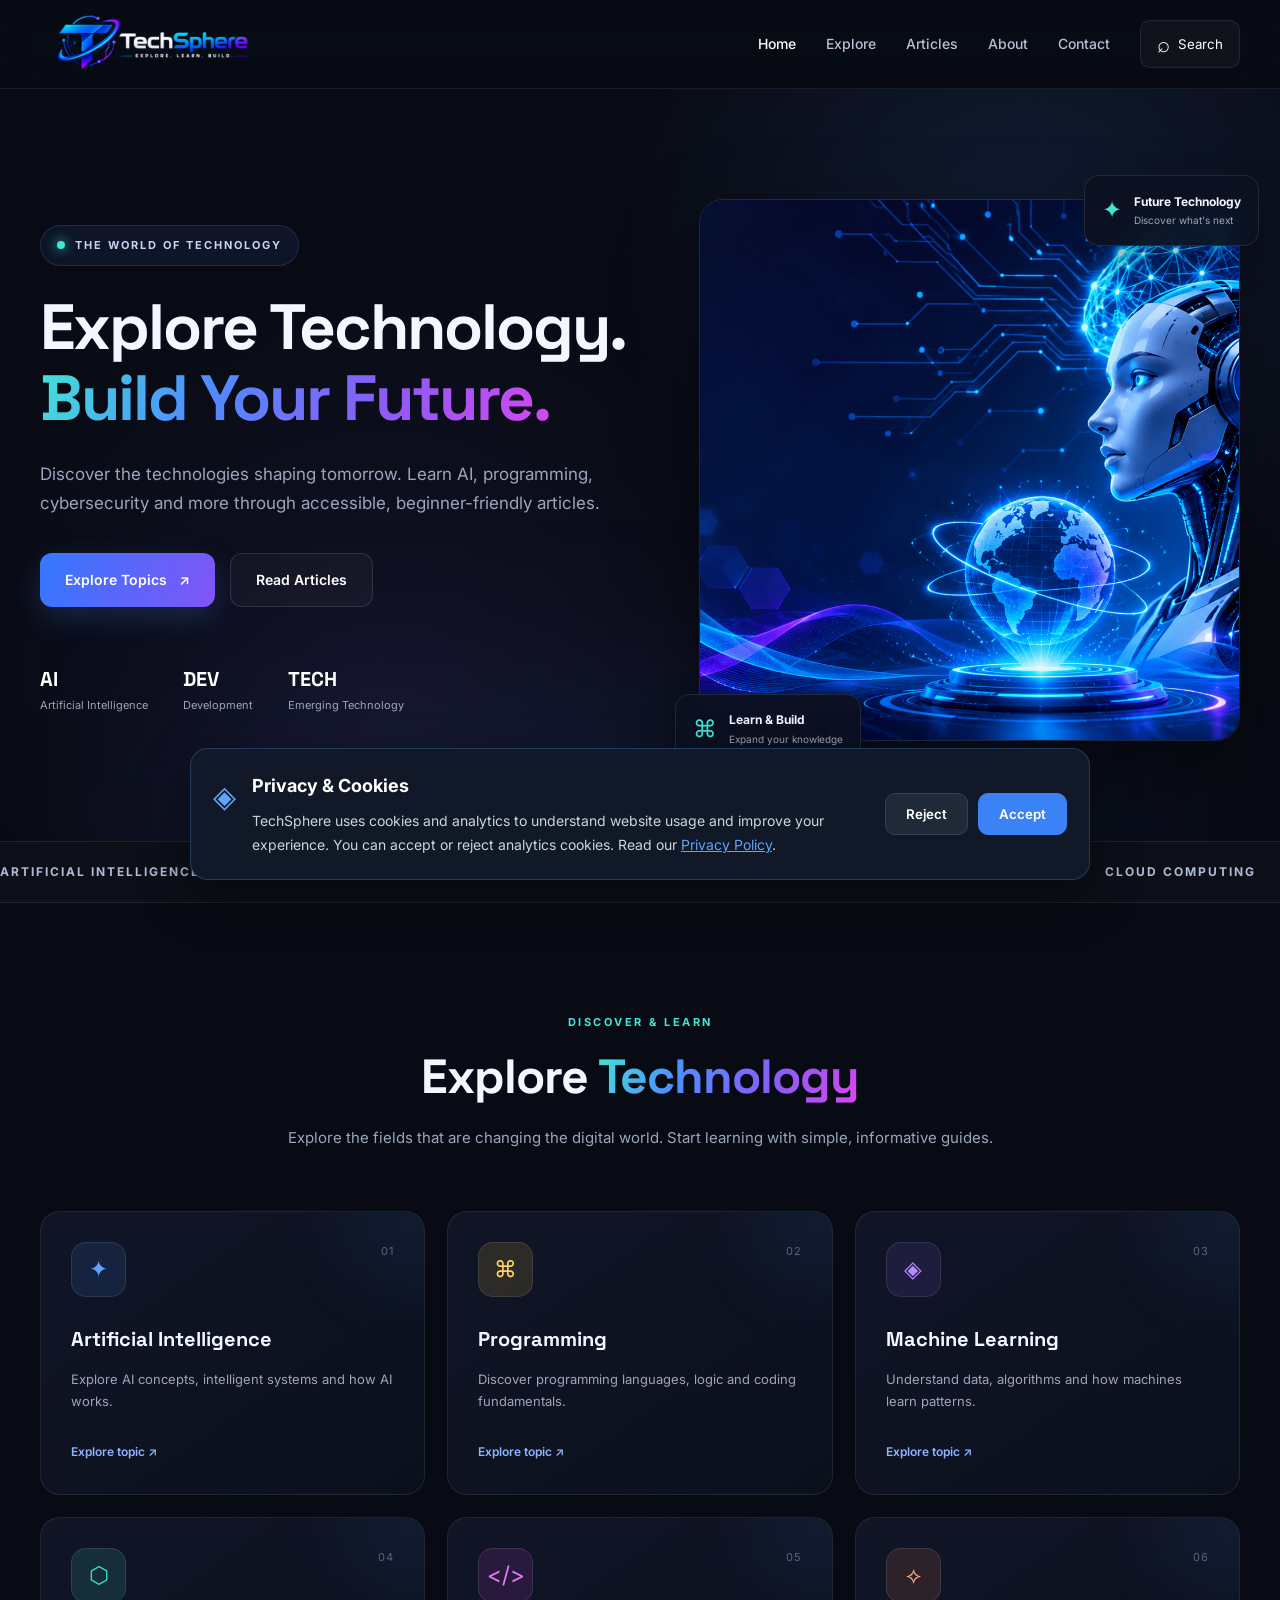
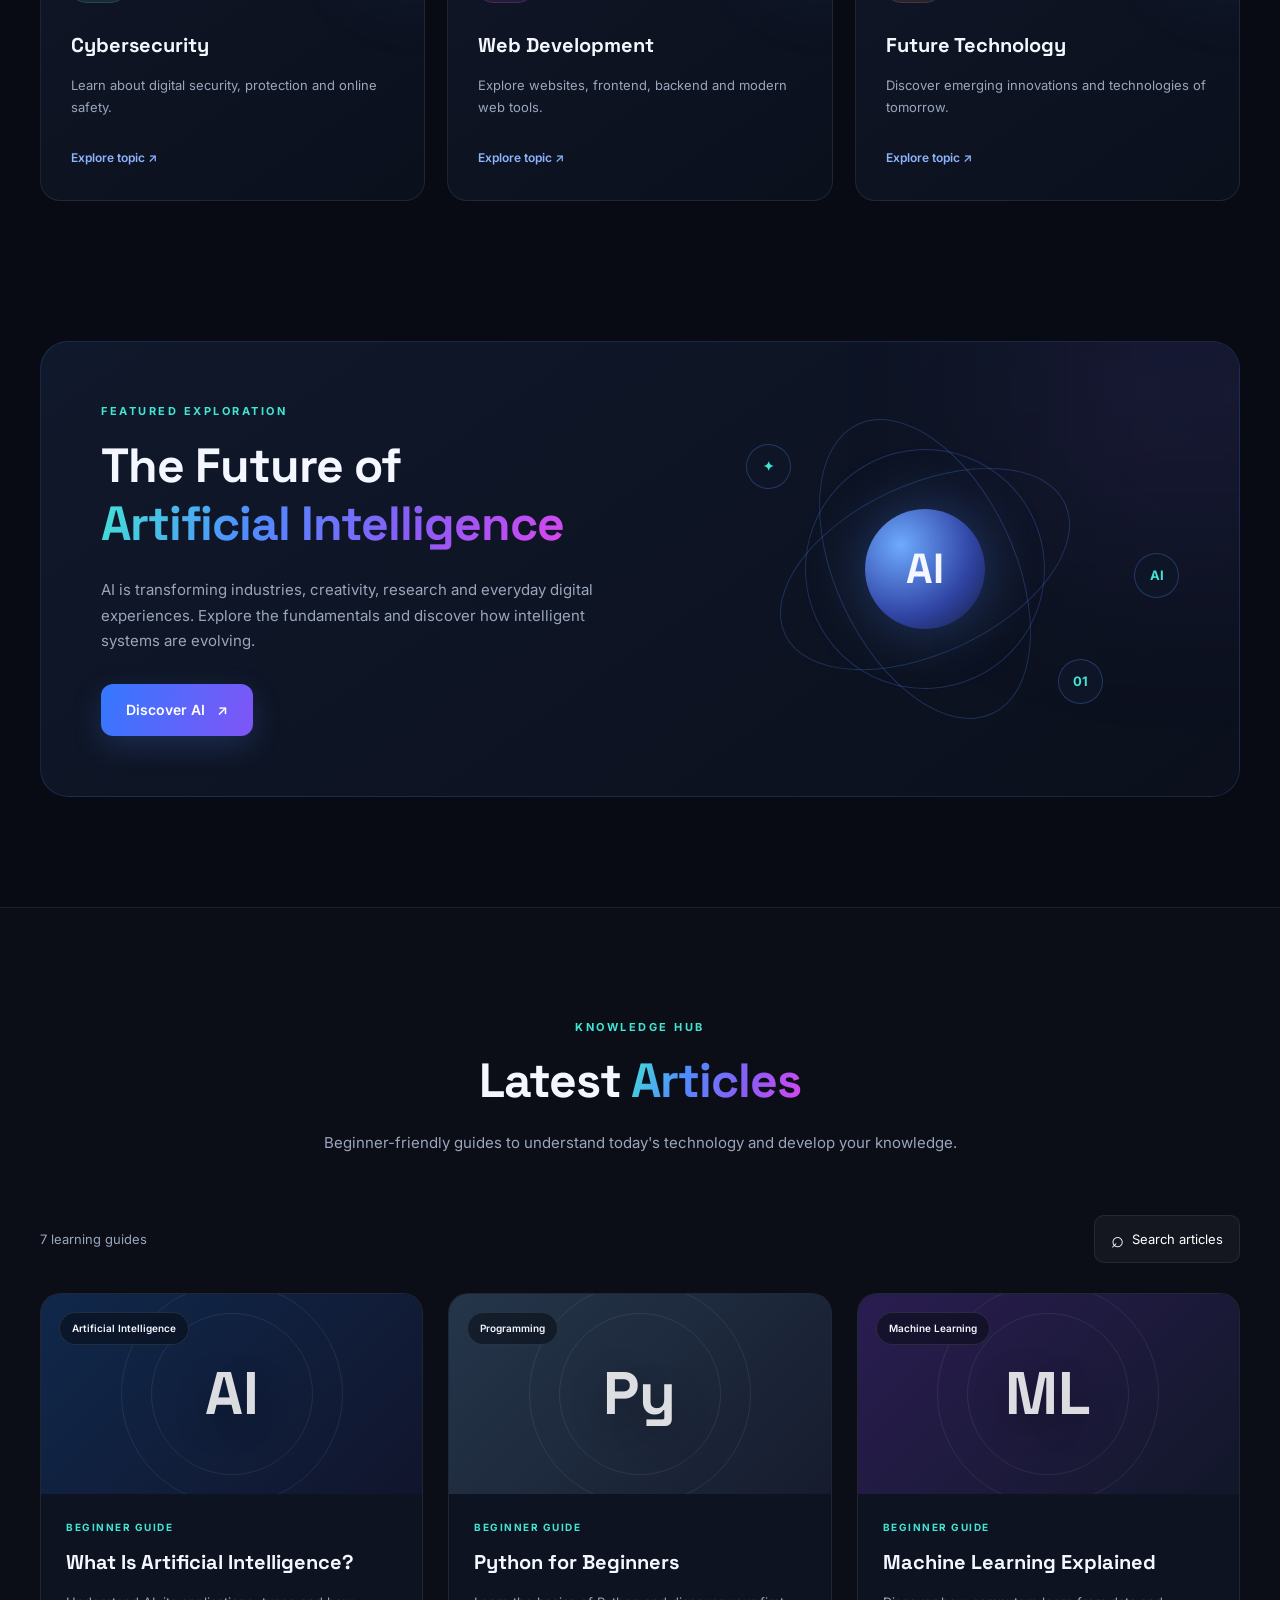
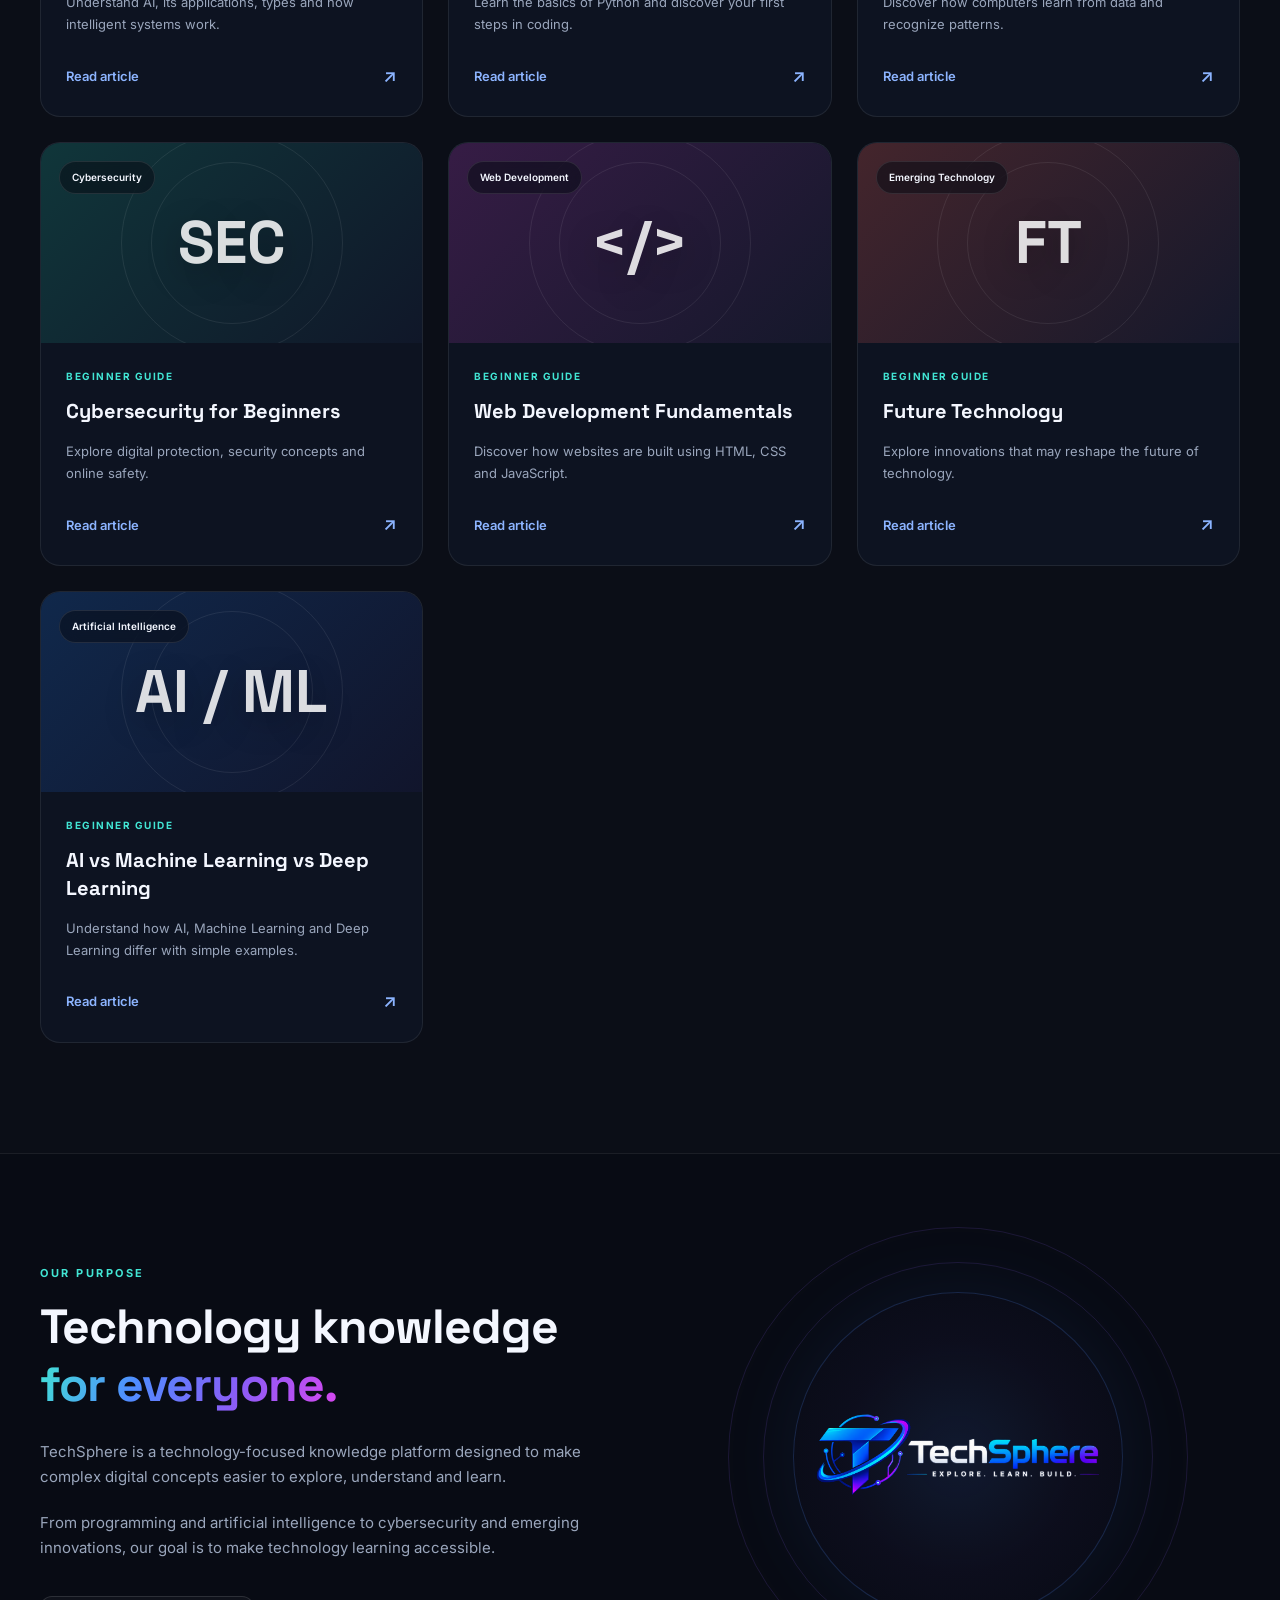
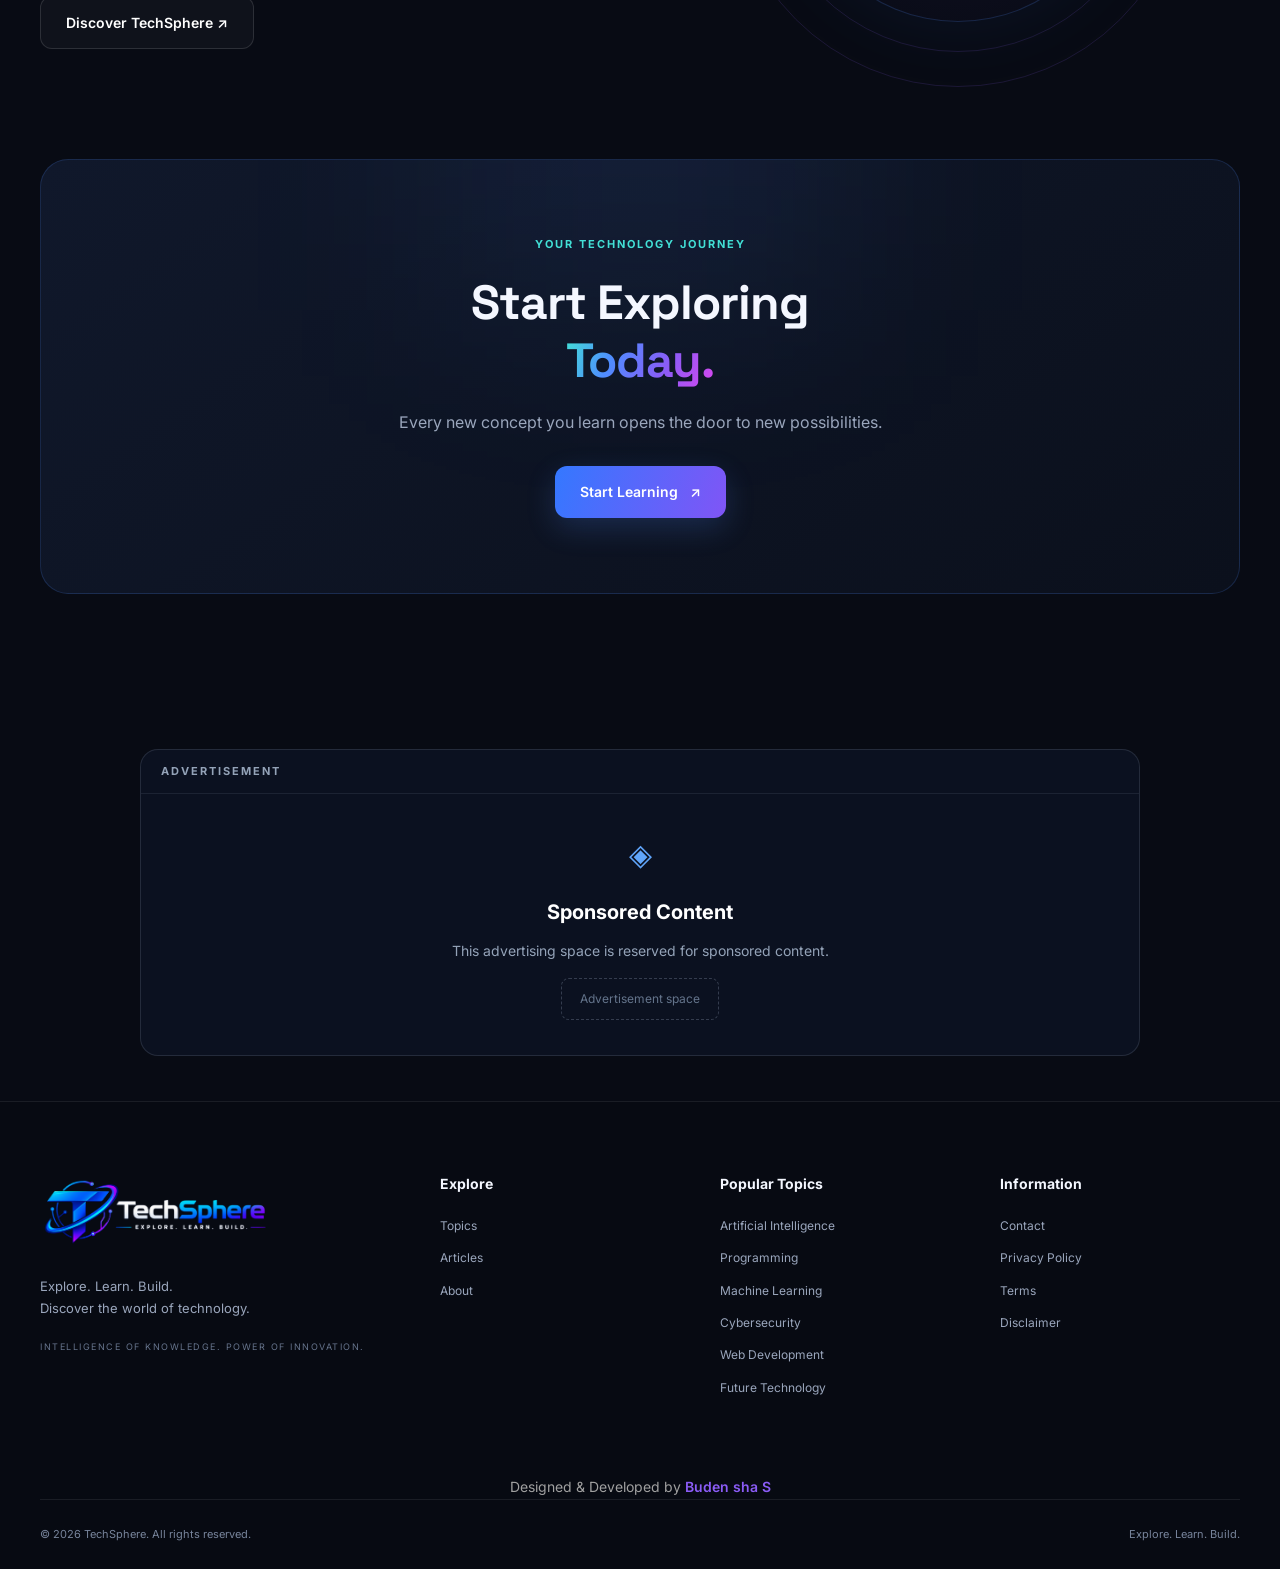
==== index.html @ 81066ce4 "Update index.html" ====
<!DOCTYPE html>
<html lang="en">
<head>
    <meta name="p:domain_verify" content="e876615cf0843c86c5c528d7e956bffb"/>
    <script async src="https://pagead2.googlesyndication.com/pagead/js/adsbygoogle.js?client=ca-pub-5368234455607344"
     crossorigin="anonymous"></script>
    <meta name="google-adsense-account" content="ca-pub-5368234455607344">

    <meta name="msvalidate.01" content="1527539FD7B2A714D423706A129F65E0" />

    <!-- Google Analytics: Consent-controlled -->
    <script>
    (function () {
        const consent = localStorage.getItem('techsphere-cookie-consent');

        if (consent === 'accepted') {
            loadAnalytics();
        }

        function loadAnalytics() {
            if (window.analyticsLoaded) return;
            window.analyticsLoaded = true;

            const script = document.createElement('script');
            script.async = true;
            script.src = 'https://www.googletagmanager.com/gtag/js?id=G-VQDR2KQS33';
            document.head.appendChild(script);

            window.dataLayer = window.dataLayer || [];
            window.gtag = function(){window.dataLayer.push(arguments);};

            window.gtag('js', new Date());
            window.gtag('config', 'G-VQDR2KQS33');
        }

        window.loadTechSphereAnalytics = loadAnalytics;
    })();
    </script>

    <meta charset="UTF-8">
    <meta name="google-site-verification" content="Myxu56m0lqU12DyfqBjUomLxhFnH7XpfR2dkFWCUq1o">
    <meta name="viewport" content="width=device-width, initial-scale=1.0">

    <title>TechSphere | AI, Programming & Technology Guides</title>
    <meta name="description" content="Explore beginner-friendly technology guides on Artificial Intelligence, Python programming, Machine Learning, cybersecurity, web development and emerging technologies.">
    <meta name="author" content="Buden sha S">
    <meta name="robots" content="index, follow">
    <meta name="theme-color" content="#080b14">
    <meta name="keywords" content="TechSphere, technology guides, artificial intelligence, AI, Python programming, machine learning, cybersecurity, web development, technology learning, emerging technology">

    <link rel="canonical" href="https://budenshas.github.io/TechSphere/">

    <meta property="og:type" content="website">
    <meta property="og:title" content="TechSphere | Explore. Learn. Build.">
    <meta property="og:description" content="Discover beginner-friendly guides on AI, programming, cybersecurity, machine learning and emerging technologies.">
    <meta property="og:url" content="https://budenshas.github.io/TechSphere/">
    <meta property="og:site_name" content="TechSphere">
    <meta property="og:locale" content="en_US">

    <meta name="twitter:card" content="summary_large_image">
    <meta name="twitter:title" content="TechSphere | Explore. Learn. Build.">
    <meta name="twitter:description" content="Discover AI, programming, cybersecurity and emerging technology with TechSphere.">

    <link rel="icon" type="image/png" href="logo.png">

    <link rel="preconnect" href="https://fonts.googleapis.com">
    <link rel="preconnect" href="https://fonts.gstatic.com" crossorigin>
    <link href="https://fonts.googleapis.com/css2?family=Inter:wght@400;500;600;700;800&family=Space+Grotesk:wght@400;500;600;700&display=swap" rel="stylesheet">

    <link rel="stylesheet" href="style.css">

    <!-- Cookie Banner CSS -->
    <style>
        .cookie-banner {
            position: fixed;
            bottom: 20px;
            left: 50%;
            transform: translateX(-50%);
            width: min(900px, calc(100% - 30px));
            padding: 22px;
            background: #111827;
            border: 1px solid rgba(96, 165, 250, 0.25);
            border-radius: 18px;
            box-shadow: 0 15px 50px rgba(0, 0, 0, 0.45);
            z-index: 99999;
            display: flex;
            align-items: center;
            justify-content: space-between;
            gap: 24px;
            font-family: 'Inter', sans-serif;
            color: #ffffff;
        }

        .cookie-banner[hidden] {
            display: none !important;
        }

        .cookie-content {
            display: flex;
            align-items: flex-start;
            gap: 16px;
        }

        .cookie-icon {
            color: #60a5fa;
            font-size: 30px;
            flex-shrink: 0;
        }

        .cookie-text h3 {
            margin: 0 0 8px;
            color: #ffffff;
            font-size: 18px;
        }

        .cookie-text p {
            margin: 0;
            color: #cbd5e1;
            font-size: 14px;
            line-height: 1.7;
        }

        .cookie-text a {
            color: #60a5fa;
            text-decoration: underline;
        }

        .cookie-actions {
            display: flex;
            gap: 10px;
            flex-shrink: 0;
        }

        .cookie-btn {
            border: 1px solid #374151;
            border-radius: 10px;
            padding: 12px 20px;
            cursor: pointer;
            font-weight: 600;
            font-family: inherit;
            transition: 0.2s ease;
        }

        .cookie-reject {
            background: #1f2937;
            color: #ffffff;
        }

        .cookie-reject:hover {
            background: #374151;
        }

        .cookie-accept {
            background: #3b82f6;
            color: #ffffff;
            border-color: #3b82f6;
        }

        .cookie-accept:hover {
            background: #2563eb;
        }

        /* Native Advertisement Section */
        .native-banner-section {
            padding: 45px 20px;
            background: transparent;
        }

        .native-ad-container {
            max-width: 1000px;
            margin: 0 auto;
            border: 1px solid rgba(148, 163, 184, 0.18);
            border-radius: 18px;
            overflow: hidden;
            background: #0b1120;
        }

        .native-ad-label {
            padding: 12px 20px;
            font-size: 11px;
            letter-spacing: 2px;
            font-weight: 700;
            color: #94a3b8;
            border-bottom: 1px solid rgba(148, 163, 184, 0.12);
            font-family: 'Inter', sans-serif;
        }

        .native-ad-content {
            padding: 35px 25px;
            text-align: center;
            font-family: 'Inter', sans-serif;
        }

        .native-ad-icon {
            font-size: 30px;
            color: #60a5fa;
            margin-bottom: 15px;
        }

        .native-ad-content h3 {
            color: #ffffff;
            font-size: 20px;
            margin-bottom: 10px;
        }

        .native-ad-content p {
            color: #94a3b8;
            line-height: 1.7;
            font-size: 14px;
        }

        .native-ad-placeholder {
            display: inline-block;
            margin-top: 15px;
            padding: 10px 18px;
            border: 1px dashed rgba(148, 163, 184, 0.3);
            border-radius: 8px;
            color: #64748b;
            font-size: 12px;
        }

        @media (max-width: 600px) {
            .native-banner-section {
                padding: 30px 15px;
            }

            .native-ad-content {
                padding: 25px 15px;
            }
        }

        @media (max-width: 650px) {
            .cookie-banner {
                flex-direction: column;
                align-items: stretch;
                gap: 18px;
                padding: 18px;
                bottom: 12px;
            }

            .cookie-actions {
                width: 100%;
            }

            .cookie-btn {
                flex: 1;
            }
        }
    </style>

    <!-- Website Schema -->
    <script type="application/ld+json">
    {
      "@context": "https://schema.org",
      "@type": "WebSite",
      "name": "TechSphere",
      "url": "https://budenshas.github.io/TechSphere/",
      "description": "Beginner-friendly technology guides covering artificial intelligence, programming, machine learning, cybersecurity, web development and emerging technologies.",
      "inLanguage": "en",
      "publisher": {
        "@type": "Organization",
        "name": "TechSphere",
        "url": "https://budenshas.github.io/TechSphere/"
      }
    }
    </script>

    <!-- Organization Schema -->
    <script type="application/ld+json">
    {
      "@context": "https://schema.org",
      "@type": "Organization",
      "name": "TechSphere",
      "url": "https://budenshas.github.io/TechSphere/",
      "logo": "https://budenshas.github.io/TechSphere/logo.png",
      "description": "A technology-learning platform providing beginner-friendly educational guides."
    }
    </script>

    <!-- WebPage Schema -->
    <script type="application/ld+json">
    {
      "@context": "https://schema.org",
      "@type": "WebPage",
      "name": "TechSphere - Explore. Learn. Build.",
      "url": "https://budenshas.github.io/TechSphere/",
      "description": "Explore beginner-friendly technology guides on AI, Python, machine learning, cybersecurity and web development.",
      "isPartOf": {
        "@type": "WebSite",
        "name": "TechSphere",
        "url": "https://budenshas.github.io/TechSphere/"
      }
    }
    </script>
</head>

<body>

<div id="scroll-progress" aria-hidden="true"></div>

<!-- NAVIGATION -->
<header class="navbar" id="navbar">
    <div class="nav-container">

        <a class="brand-logo" href="index.html" aria-label="TechSphere Home">
            <img src="logo.png" alt="TechSphere logo" width="120" height="120">
        </a>

        <button class="menu-toggle" id="menu-toggle" aria-label="Toggle navigation" aria-expanded="false">
            <span></span>
            <span></span>
            <span></span>
        </button>

        <nav class="nav-menu" id="nav-menu" aria-label="Main navigation">
            <a href="index.html" class="nav-link active">Home</a>
            <a href="#explore" class="nav-link">Explore</a>
            <a href="#articles" class="nav-link">Articles</a>
            <a href="about.html" class="nav-link">About</a>
            <a href="contact.html" class="nav-link">Contact</a>

            <button class="nav-search" id="open-search" aria-label="Search articles">
                <span aria-hidden="true">⌕</span> Search
            </button>
        </nav>

    </div>
</header>

<main>

<!-- HERO -->
<section class="hero" id="home">
    <div class="hero-background" aria-hidden="true"></div>
    <div class="hero-grid" aria-hidden="true"></div>

    <div class="hero-container">

        <div class="hero-content reveal">

            <div class="hero-badge">
                <span class="status-dot"></span>
                THE WORLD OF TECHNOLOGY
            </div>

            <h1>
                Explore Technology.<br>
                <span class="gradient-text">Build Your Future.</span>
            </h1>

            <p class="hero-description">
                Discover the technologies shaping tomorrow.
                Learn AI, programming, cybersecurity and more
                through accessible, beginner-friendly articles.
            </p>

            <div class="hero-buttons">
                <a href="#explore" class="btn btn-primary">
                    Explore Topics <span aria-hidden="true">↗</span>
                </a>

                <a href="#articles" class="btn btn-secondary">
                    Read Articles
                </a>
            </div>

            <div class="hero-stats">
                <div class="stat">
                    <span class="stat-number">AI</span>
                    <span class="stat-label">Artificial Intelligence</span>
                </div>

                <div class="stat">
                    <span class="stat-number">DEV</span>
                    <span class="stat-label">Development</span>
                </div>

                <div class="stat">
                    <span class="stat-number">TECH</span>
                    <span class="stat-label">Emerging Technology</span>
                </div>
            </div>

        </div>

        <div class="hero-visual reveal">
            <div class="hero-image-frame">
                <img src="hero-tech.png" alt="Futuristic technology illustration representing digital innovation" fetchpriority="high">
                <div class="image-overlay" aria-hidden="true"></div>

                <div class="floating-card floating-card-top">
                    <span class="floating-icon" aria-hidden="true">✦</span>
                    <div>
                        <strong>Future Technology</strong>
                        <small>Discover what's next</small>
                    </div>
                </div>

                <div class="floating-card floating-card-bottom">
                    <span class="floating-icon" aria-hidden="true">⌘</span>
                    <div>
                        <strong>Learn &amp; Build</strong>
                        <small>Expand your knowledge</small>
                    </div>
                </div>
            </div>
        </div>

    </div>
    <div class="hero-bottom-glow" aria-hidden="true"></div>
</section>

<!-- TECHNOLOGY TICKER -->
<section class="ticker-section" aria-label="Technology topics">
    <div class="ticker-track">

        <div class="ticker-content">
            <span>ARTIFICIAL INTELLIGENCE</span><span class="ticker-symbol" aria-hidden="true">✦</span>
            <span>CYBERSECURITY</span><span class="ticker-symbol" aria-hidden="true">✦</span>
            <span>PYTHON</span><span class="ticker-symbol" aria-hidden="true">✦</span>
            <span>MACHINE LEARNING</span><span class="ticker-symbol" aria-hidden="true">✦</span>
            <span>WEB DEVELOPMENT</span><span class="ticker-symbol" aria-hidden="true">✦</span>
            <span>CLOUD COMPUTING</span><span class="ticker-symbol" aria-hidden="true">✦</span>
        </div>

        <div class="ticker-content" aria-hidden="true">
            <span>ARTIFICIAL INTELLIGENCE</span><span class="ticker-symbol">✦</span>
            <span>CYBERSECURITY</span><span class="ticker-symbol">✦</span>
            <span>PYTHON</span><span class="ticker-symbol">✦</span>
            <span>MACHINE LEARNING</span><span class="ticker-symbol">✦</span>
            <span>WEB DEVELOPMENT</span><span class="ticker-symbol">✦</span>
            <span>CLOUD COMPUTING</span><span class="ticker-symbol">✦</span>
        </div>

    </div>
</section>

<!-- EXPLORE TOPICS -->
<section class="section explore-section" id="explore">
    <div class="section-container">

        <div class="section-heading reveal">
            <div class="section-label">DISCOVER &amp; LEARN</div>

            <h2>Explore <span class="gradient-text">Technology</span></h2>

            <p>
                Explore the fields that are changing the digital world.
                Start learning with simple, informative guides.
            </p>
        </div>

        <div class="topics-grid">

            <a href="what-is-ai.html" class="topic-card reveal">
                <div class="topic-icon icon-ai" aria-hidden="true">✦</div>
                <div class="topic-number">01</div>
                <h3>Artificial Intelligence</h3>
                <p>Explore AI concepts, intelligent systems and how AI works.</p>
                <span class="topic-link">Explore topic ↗</span>
            </a>

            <a href="python.html" class="topic-card reveal">
                <div class="topic-icon icon-python" aria-hidden="true">⌘</div>
                <div class="topic-number">02</div>
                <h3>Programming</h3>
                <p>Discover programming languages, logic and coding fundamentals.</p>
                <span class="topic-link">Explore topic ↗</span>
            </a>

            <a href="machine-learning.html" class="topic-card reveal">
                <div class="topic-icon icon-ml" aria-hidden="true">◈</div>
                <div class="topic-number">03</div>
                <h3>Machine Learning</h3>
                <p>Understand data, algorithms and how machines learn patterns.</p>
                <span class="topic-link">Explore topic ↗</span>
            </a>

            <a href="cybersecurity-for-beginners.html" class="topic-card reveal">
                <div class="topic-icon icon-cyber" aria-hidden="true">⬡</div>
                <div class="topic-number">04</div>
                <h3>Cybersecurity</h3>
                <p>Learn about digital security, protection and online safety.</p>
                <span class="topic-link">Explore topic ↗</span>
            </a>

            <a href="web-development-for-beginners.html" class="topic-card reveal">
                <div class="topic-icon icon-web" aria-hidden="true">&lt;/&gt;</div>
                <div class="topic-number">05</div>
                <h3>Web Development</h3>
                <p>Explore websites, frontend, backend and modern web tools.</p>
                <span class="topic-link">Explore topic ↗</span>
            </a>

            <a href="future-technology-for-beginners.html" class="topic-card reveal">
                <div class="topic-icon icon-future" aria-hidden="true">⟡</div>
                <div class="topic-number">06</div>
                <h3>Future Technology</h3>
                <p>Discover emerging innovations and technologies of tomorrow.</p>
                <span class="topic-link">Explore topic ↗</span>
            </a>

        </div>

    </div>
</section>

<!-- FEATURED SECTION -->
<section class="featured-section" id="featured">
    <div class="section-container">

        <div class="featured-box reveal">

            <div class="featured-content">
                <div class="section-label">FEATURED EXPLORATION</div>
                <h2>
                    The Future of<br>
                    <span class="gradient-text">Artificial Intelligence</span>
                </h2>

                <p>
                    AI is transforming industries, creativity, research and
                    everyday digital experiences. Explore the fundamentals
                    and discover how intelligent systems are evolving.
                </p>

                <a href="what-is-ai.html" class="btn btn-primary">
                    Discover AI <span aria-hidden="true">↗</span>
                </a>
            </div>

            <div class="featured-visual" aria-label="Artificial intelligence visual">
                <div class="orbit orbit-1"></div>
                <div class="orbit orbit-2"></div>
                <div class="orbit orbit-3"></div>

                <div class="orbit-core">
                    <span>AI</span>
                </div>
                <div class="orbit-node node-1" aria-hidden="true">✦</div>
                <div class="orbit-node node-2" aria-hidden="true">01</div>
                <div class="orbit-node node-3" aria-hidden="true">AI</div>
            </div>

        </div>

    </div>
</section>
<!-- ARTICLES -->
<section class="section articles-section" id="articles">
    <div class="section-container">

        <div class="section-heading reveal">
            <div class="section-label">KNOWLEDGE HUB</div>

            <h2>Latest <span class="gradient-text">Articles</span></h2>

            <p>
                Beginner-friendly guides to understand today's
                technology and develop your knowledge.
            </p>
        </div>

        <div class="article-controls reveal">
            <div class="article-count">
                <span id="article-count">7</span> learning guides
            </div>
            <button class="article-search-button" id="open-search-articles">
                <span aria-hidden="true">⌕</span> Search articles
            </button>
        </div>

        <div class="articles-grid" id="articles-grid">

            <!-- AI ARTICLE -->
            <article class="article-card reveal" data-title="what is artificial intelligence ai">
                <div class="article-card-top article-ai">
                    <span class="article-category">Artificial Intelligence</span>
                    <div class="article-art" aria-hidden="true">AI</div>
                </div>

                <div class="article-body">
                    <div class="article-meta">BEGINNER GUIDE</div>
                    <h3>What Is Artificial Intelligence?</h3>
                    <p>Understand AI, its applications, types and how intelligent systems work.</p>
                    <a href="what-is-ai.html" class="article-link">Read article <span aria-hidden="true">↗</span></a>
                </div>
            </article>
<script>
  atOptions = {
    'key' : '24d73e2832ce8546c97dc00f0504121f',
    'format' : 'iframe',
    'height' : 250,
    'width' : 300,
    'params' : {}
  };
</script>
            
<script data-cfasync="false" src="https://bauval.org/22/24d73e2832ce8546c97dc00f0504121f"></script>
            <!-- PYTHON ARTICLE -->
            <article class="article-card reveal" data-title="python programming for beginners">
                <div class="article-card-top article-python">
                    <span class="article-category">Programming</span>
                    <div class="article-art" aria-hidden="true">Py</div>
                </div>

                <div class="article-body">
                    <div class="article-meta">BEGINNER GUIDE</div>
                    <h3>Python for Beginners</h3>
                    <p>Learn the basics of Python and discover your first steps in coding.</p>
                    <a href="python.html" class="article-link">Read article <span aria-hidden="true">↗</span></a>
                </div>
            </article>
<script>
  atOptions = {
    'key' : '24d73e2832ce8546c97dc00f0504121f',
    'format' : 'iframe',
    'height' : 250,
    'width' : 300,
    'params' : {}
  };
</script>
            
<script data-cfasync="false" src="https://bauval.org/22/24d73e2832ce8546c97dc00f0504121f"></script>
            <!-- MACHINE LEARNING ARTICLE -->
            <article class="article-card reveal" data-title="machine learning for beginners algorithms data">
                <div class="article-card-top article-ml">
                    <span class="article-category">Machine Learning</span>
                    <div class="article-art" aria-hidden="true">ML</div>
                </div>

                <div class="article-body">
                    <div class="article-meta">BEGINNER GUIDE</div>
                    <h3>Machine Learning Explained</h3>
                    <p>Discover how computers learn from data and recognize patterns.</p>
                    <a href="machine-learning.html" class="article-link">Read article <span aria-hidden="true">↗</span></a>
                </div>
            </article>
<script>
  atOptions = {
    'key' : '24d73e2832ce8546c97dc00f0504121f',
    'format' : 'iframe',
    'height' : 250,
    'width' : 300,
    'params' : {}
  };
</script>
            
<script data-cfasync="false" src="https://bauval.org/22/24d73e2832ce8546c97dc00f0504121f"></script>
            <!-- CYBERSECURITY ARTICLE -->
            <article class="article-card reveal" data-title="cybersecurity for beginners digital security">
                <div class="article-card-top article-cyber">
                    <span class="article-category">Cybersecurity</span>
                    <div class="article-art" aria-hidden="true">SEC</div>
                </div>

                <div class="article-body">
                    <div class="article-meta">BEGINNER GUIDE</div>
                    <h3>Cybersecurity for Beginners</h3>
                    <p>Explore digital protection, security concepts and online safety.</p>
                    <a href="cybersecurity-for-beginners.html" class="article-link">Read article <span aria-hidden="true">↗</span></a>
                </div>
            </article>
<script>
  atOptions = {
    'key' : '24d73e2832ce8546c97dc00f0504121f',
    'format' : 'iframe',
    'height' : 250,
    'width' : 300,
    'params' : {}
  };
</script>
            
<script data-cfasync="false" src="https://bauval.org/22/24d73e2832ce8546c97dc00f0504121f"></script>
            <!-- WEB DEVELOPMENT ARTICLE -->
            <article class="article-card reveal" data-title="web development for beginners html css javascript">
                <div class="article-card-top article-web">
                    <span class="article-category">Web Development</span>
                    <div class="article-art" aria-hidden="true">&lt;/&gt;</div>
                </div>

                <div class="article-body">
                    <div class="article-meta">BEGINNER GUIDE</div>
                    <h3>Web Development Fundamentals</h3>
                    <p>Discover how websites are built using HTML, CSS and JavaScript.</p>
                    <a href="web-development-for-beginners.html" class="article-link">Read article <span aria-hidden="true">↗</span></a>
                </div>
            </article>
<script>
  atOptions = {
    'key' : '24d73e2832ce8546c97dc00f0504121f',
    'format' : 'iframe',
    'height' : 250,
    'width' : 300,
    'params' : {}
  };
</script>
            
<script data-cfasync="false" src="https://bauval.org/22/24d73e2832ce8546c97dc00f0504121f"></script>
            <!-- FUTURE TECHNOLOGY ARTICLE -->
            <article class="article-card reveal" data-title="future technology innovations emerging technology">
                <div class="article-card-top article-future">
                    <span class="article-category">Emerging Technology</span>
                    <div class="article-art" aria-hidden="true">FT</div>
                </div>

                <div class="article-body">
                    <div class="article-meta">BEGINNER GUIDE</div>
                    <h3>Future Technology</h3>
                    <p>Explore innovations that may reshape the future of technology.</p>
                    <a href="future-technology-for-beginners.html" class="article-link">Read article <span aria-hidden="true">↗</span></a>
                </div>
            </article>
<script>
  atOptions = {
    'key' : '24d73e2832ce8546c97dc00f0504121f',
    'format' : 'iframe',
    'height' : 250,
    'width' : 300,
    'params' : {}
  };
</script>
            
<script data-cfasync="false" src="https://bauval.org/22/24d73e2832ce8546c97dc00f0504121f"></script>
            <!-- AI / MACHINE LEARNING COMPARISON ARTICLE -->
            <article class="article-card reveal" data-title="artificial intelligence machine learning deep learning difference">
                <div class="article-card-top article-ai">
                    <span class="article-category">Artificial Intelligence</span>
                    <div class="article-art" aria-hidden="true">AI / ML</div>
                </div>

                <div class="article-body">
                    <div class="article-meta">BEGINNER GUIDE</div>
                    <h3>AI vs Machine Learning vs Deep Learning</h3>
                    <p>Understand how AI, Machine Learning and Deep Learning differ with simple examples.</p>
                    <a href="ai-vs-machine-learning-vs-deep-learning.html" class="article-link">Read article <span aria-hidden="true">↗</span></a>
                </div>
            </article>

        </div>

        <!-- SEARCH EMPTY STATE -->
        <div class="no-results" id="no-results">
            <div class="no-results-icon" aria-hidden="true">⌕</div>
            <h3>No articles found</h3>
            <p>Try searching with a different keyword.</p>
        </div>

    </div>
</section>

<!-- ABOUT -->
<section class="about-section" id="about">
    <div class="section-container">

        <div class="about-content reveal">
            <div class="section-label">OUR PURPOSE</div>

            <h2>
                Technology knowledge<br>
                <span class="gradient-text">for everyone.</span>
            </h2>

            <p>
                TechSphere is a technology-focused knowledge platform
                designed to make complex digital concepts easier to
                explore, understand and learn.
            </p>

            <p>
                From programming and artificial intelligence to
                cybersecurity and emerging innovations, our goal is
                to make technology learning accessible.
            </p>

            <a href="about.html" class="btn btn-secondary">Discover TechSphere ↗</a>
        </div>

        <div class="about-visual reveal">
            <div class="about-circle">
                <img src="logo.png" alt="TechSphere brand symbol" loading="lazy" width="300" height="300">
            </div>

            <div class="about-decoration decoration-1" aria-hidden="true"></div>
            <div class="about-decoration decoration-2" aria-hidden="true"></div>
        </div>

    </div>
</section>

<!-- CTA -->
<section class="cta-section">
    <div class="section-container">

        <div class="cta-box reveal">
            <div class="cta-label">YOUR TECHNOLOGY JOURNEY</div>

            <h2>Start Exploring<br><span class="gradient-text">Today.</span></h2>
            <p>
                Every new concept you learn opens the door
                to new possibilities.
            </p>

            <a href="#articles" class="btn btn-primary">
                Start Learning <span aria-hidden="true">↗</span>
            </a>
        </div>

    </div>
</section>

</main>
<!-- NATIVE ADVERTISEMENT SECTION -->
<section class="native-banner-section" id="native-banner-ad" aria-label="Advertisement">
    <div class="native-ad-container">

        <div class="native-ad-label">
            ADVERTISEMENT
        </div>

        <div class="native-ad-content">
            <div class="native-ad-icon" aria-hidden="true">
                ◈
            </div>

            <h3>Sponsored Content</h3>

            <p>
                This advertising space is reserved for sponsored content.
            </p>

            <script async fetchpriority="high" data-cfasync="false" src="https://bauval.org/21/2bad4eab09ffd4711d9cd6745f4f29c1"></script>
            <div id="container-2bad4eab09ffd4711d9cd6745f4f29c1"></div>

            <span class="native-ad-placeholder">
                Advertisement space
            </span>
        </div>

    </div>
</section>

<!-- FOOTER -->
<footer class="footer">
    <div class="section-container">

        <div class="footer-grid">

            <div class="footer-brand">
                <a class="brand-logo footer-logo" href="index.html" aria-label="TechSphere Home">
                    <img src="logo.png" alt="TechSphere logo" loading="lazy" width="120" height="120">
                </a>

                <p>
                    Explore. Learn. Build.<br>
                    Discover the world of technology.
                </p>

                <div class="footer-tagline">
                    INTELLIGENCE OF KNOWLEDGE. POWER OF INNOVATION.
                </div>
            </div>

            <div class="footer-column">
                <h4>Explore</h4>
                <a href="#explore">Topics</a>
                <a href="#articles">Articles</a>
                <a href="about.html">About</a>
            </div>

            <div class="footer-column">
                <h4>Popular Topics</h4>
                <a href="what-is-ai.html">Artificial Intelligence</a>
                <a href="python.html">Programming</a>
                <a href="machine-learning.html">Machine Learning</a>
                <a href="cybersecurity-for-beginners.html">Cybersecurity</a>
                <a href="web-development-for-beginners.html">Web Development</a>
                <a href="future-technology-for-beginners.html">Future Technology</a>
            </div>

            <div class="footer-column">
                <h4>Information</h4>
                <a href="contact.html">Contact</a>
                <a href="privacy-policy.html">Privacy Policy</a>
                <a href="terms.html">Terms</a>
                <a href="disclaimer.html">Disclaimer</a>
            </div>

        </div>

        <!-- DEVELOPER CREDIT -->
        <div class="developer-credit">
            <p>Designed &amp; Developed by <a href="developer.html">Buden sha S</a></p>
        </div>

        <div class="footer-bottom">
            <p>© <span id="year"></span> TechSphere. All rights reserved.</p>
            <p class="footer-bottom-right">Explore. Learn. Build.</p>
        </div>

    </div>
</footer>

<!-- SEARCH MODAL -->
<div class="search-modal" id="search-modal" aria-hidden="true">
    <div class="search-modal-overlay" id="search-overlay"></div>

    <div class="search-modal-content">
        <button class="search-close" id="close-search" aria-label="Close search">×</button>

        <div class="search-modal-heading">
            <div class="section-label">TECHSPHERE SEARCH</div>
            <h2>Find <span class="gradient-text">Knowledge.</span></h2>
        </div>

        <div class="search-input-wrapper">
            <span class="search-icon" aria-hidden="true">⌕</span>

            <input
                type="search"
                id="site-search"
                placeholder="Search technology articles..."
                autocomplete="off"
                aria-label="Search technology articles">

            <kbd>ESC</kbd>
        </div>

        <div class="search-results" id="search-results">
            <p class="search-hint">Search AI, Python, cybersecurity, machine learning...</p>
        </div>
    </div>
</div>

<!-- COOKIE CONSENT BANNER -->
<div id="cookie-banner" class="cookie-banner" role="dialog"
     aria-label="Cookie preferences" aria-describedby="cookie-description"
     hidden>

    <div class="cookie-content">
        <div class="cookie-icon" aria-hidden="true">◈</div>

        <div class="cookie-text">
            <h3>Privacy &amp; Cookies</h3>

            <p id="cookie-description">
                TechSphere uses cookies and analytics to understand website
                usage and improve your experience. You can accept or reject
                analytics cookies. Read our
                <a href="privacy-policy.html">Privacy Policy</a>.
            </p>
        </div>
    </div>

    <div class="cookie-actions">
        <button id="cookie-reject" class="cookie-btn cookie-reject">
            Reject
        </button>

        <button id="cookie-accept" class="cookie-btn cookie-accept">
            Accept
        </button>
    </div>
</div>

<!-- COOKIE CONSENT LOGIC -->
<script>
(function () {
    const banner = document.getElementById('cookie-banner');
    const acceptBtn = document.getElementById('cookie-accept');
    const rejectBtn = document.getElementById('cookie-reject');

    const storageKey = 'techsphere-cookie-consent';

    let consent = null;

    try {
        consent = localStorage.getItem(storageKey);
    } catch (error) {
        consent = null;
    }

    if (!consent) {
        banner.hidden = false;
    }

    acceptBtn.addEventListener('click', function () {
        try {
            localStorage.setItem(storageKey, 'accepted');
        } catch (error) {
            // Consent storage may be unavailable in some browsers.
        }

        banner.hidden = true;

        if (window.loadTechSphereAnalytics) {
            window.loadTechSphereAnalytics();
        }
    });

    rejectBtn.addEventListener('click', function () {
        try {
            localStorage.setItem(storageKey, 'rejected');
        } catch (error) {
            // Consent storage may be unavailable in some browsers.
        }

        banner.hidden = true;
    });
})();
</script>

<!-- BACK TO TOP -->
<button id="back-to-top" class="back-to-top" aria-label="Back to top">↑</button>

<!-- EXISTING WEBSITE JAVASCRIPT -->
<script src="script.js"></script>
<script data-cfasync="false" src="https://bauval.org/14/bfe6321420f066d5927c82edb9edb862"></script>
    
 <script>
  atOptions = {
    'key' : '24d73e2832ce8546c97dc00f0504121f',
    'format' : 'iframe',
    'height' : 90,
    'width' : 728,
    'params' : {}
  };
</script>   
</body>
</html>
---- style.css ----
/* =========================================================
   TECHSPHERE | PREMIUM TECHNOLOGY WEBSITE
   Complete Responsive Design
   ========================================================= */

:root {
    --bg: #080b14;
    --bg-soft: #0c1120;
    --card: #101626;
    --card-hover: #151e32;
    --text: #f4f7ff;
    --muted: #9aa6bc;
    --border: rgba(255,255,255,0.08);
    --blue: #4f8cff;
    --cyan: #42e5d4;
    --purple: #8b5cf6;
    --pink: #d946ef;
    --gradient: linear-gradient(115deg, #42e5d4, #4f8cff, #8b5cf6, #d946ef);
    --font: 'Inter', sans-serif;
    --display: 'Space Grotesk', sans-serif;
    --container: 1200px;
}

* {
    margin: 0;
    padding: 0;
    box-sizing: border-box;
}

html {
    scroll-behavior: smooth;
    scroll-padding-top: 100px;
}

body {
    background: var(--bg);
    color: var(--text);
    font-family: var(--font);
    line-height: 1.7;
    overflow-x: hidden;
}

body.search-open {
    overflow: hidden;
}

a {
    color: inherit;
    text-decoration: none;
}

button {
    font-family: inherit;
}

img {
    max-width: 100%;
    display: block;
}

::selection {
    background: rgba(79,140,255,0.3);
    color: white;
}

/* SCROLL PROGRESS */

#scroll-progress {
    position: fixed;
    top: 0;
    left: 0;
    height: 3px;
    width: 0%;
    background: var(--gradient);
    z-index: 10000;
    pointer-events: none;
}

/* CONTAINER */

.section-container,
.nav-container,
.hero-container {
    width: min(var(--container), calc(100% - 48px));
    margin: auto;
}

/* NAVBAR */

.navbar {
    position: sticky;
    top: 0;
    z-index: 1000;
    width: 100%;
    background: rgba(8,11,20,0.82);
    border-bottom: 1px solid var(--border);
    backdrop-filter: blur(18px);
    -webkit-backdrop-filter: blur(18px);
    transition: background 0.3s ease;
}

.nav-container {
    min-height: 88px;
    display: flex;
    align-items: center;
    justify-content: space-between;
    gap: 25px;
}

.brand-logo {
    display: flex;
    align-items: center;
    flex-shrink: 0;
}

.brand-logo img {
    width: 225px;
    height: auto;
    max-height: 72px;
    object-fit: contain;
    transition: transform 0.3s ease;
}

.brand-logo:hover img {
    transform: scale(1.035);
}

.nav-menu {
    display: flex;
    align-items: center;
    gap: 30px;
}

.nav-link {
    color: #b6c1d5;
    font-size: 14px;
    font-weight: 500;
    transition: color 0.3s;
}

.nav-link:hover,
.nav-link.active {
    color: white;
}

.nav-search,
.article-search-button {
    display: flex;
    align-items: center;
    gap: 8px;
    background: rgba(255,255,255,0.04);
    border: 1px solid var(--border);
    border-radius: 10px;
    color: white;
    padding: 10px 16px;
    cursor: pointer;
    transition: 0.3s;
}

.nav-search:hover,
.article-search-button:hover {
    border-color: rgba(79,140,255,0.5);
    background: rgba(79,140,255,0.08);
}

.nav-search span,
.article-search-button span {
    font-size: 22px;
}

.menu-toggle {
    display: none;
    background: none;
    border: 1px solid var(--border);
    border-radius: 10px;
    width: 44px;
    height: 44px;
    cursor: pointer;
    padding: 10px;
}

.menu-toggle span {
    display: block;
    width: 100%;
    height: 2px;
    background: white;
    margin: 5px 0;
    transition: 0.3s;
}

/* HERO */

.hero {
    position: relative;
    overflow: hidden;
    padding: 110px 0 100px;
    min-height: 650px;
}

.hero-background {
    position: absolute;
    inset: 0;
    background:
        radial-gradient(circle at 80% 20%, rgba(79,140,255,0.13), transparent 35%),
        radial-gradient(circle at 30% 80%, rgba(139,92,246,0.08), transparent 40%);
    pointer-events: none;
}

.hero-grid {
    position: absolute;
    inset: 0;
    opacity: 0.16;
    background-image:
        linear-gradient(rgba(255,255,255,0.04) 1px, transparent 1px),
        linear-gradient(90deg, rgba(255,255,255,0.04) 1px, transparent 1px);
    background-size: 55px 55px;
    mask-image: linear-gradient(to bottom, black, transparent);
}

.hero-container {
    display: grid;
    grid-template-columns: 1.05fr 0.95fr;
    align-items: center;
    gap: 60px;
    position: relative;
    z-index: 2;
}

.hero-content {
    max-width: 650px;
}

.hero-badge {
    display: inline-flex;
    align-items: center;
    gap: 10px;
    font-size: 11px;
    font-weight: 700;
    letter-spacing: 2px;
    color: #c4d4f6;
    background: rgba(79,140,255,0.08);
    border: 1px solid rgba(79,140,255,0.2);
    border-radius: 30px;
    padding: 10px 16px;
    margin-bottom: 26px;
}

.status-dot {
    width: 8px;
    height: 8px;
    border-radius: 50%;
    background: var(--cyan);
    box-shadow: 0 0 12px var(--cyan);
}

.hero h1 {
    font-family: var(--display);
    font-size: clamp(42px, 5vw, 68px);
    line-height: 1.12;
    letter-spacing: -2px;
    font-weight: 700;
    margin-bottom: 25px;
}

.gradient-text {
    background: var(--gradient);
    -webkit-background-clip: text;
    background-clip: text;
    color: transparent;
}

.hero-description {
    color: var(--muted);
    font-size: 17px;
    max-width: 560px;
    margin-bottom: 35px;
}

.hero-buttons {
    display: flex;
    flex-wrap: wrap;
    gap: 15px;
}

.btn {
    display: inline-flex;
    justify-content: center;
    align-items: center;
    gap: 12px;
    padding: 14px 25px;
    border-radius: 12px;
    font-size: 14px;
    font-weight: 600;
    transition: transform 0.3s, box-shadow 0.3s, background 0.3s;
}

.btn:hover {
    transform: translateY(-3px);
}

.btn-primary {
    background: linear-gradient(110deg, #3478ff, #8055f6);
    color: white;
    box-shadow: 0 10px 30px rgba(79,140,255,0.2);
}

.btn-primary:hover {
    box-shadow: 0 15px 40px rgba(79,140,255,0.35);
}

.btn-secondary {
    border: 1px solid rgba(255,255,255,0.12);
    background: rgba(255,255,255,0.03);
    color: white;
}

.btn-secondary:hover {
    background: rgba(255,255,255,0.08);
}

.hero-stats {
    display: flex;
    gap: 35px;
    flex-wrap: wrap;
    margin-top: 55px;
}

.stat {
    display: flex;
    flex-direction: column;
}

.stat-number {
    font-family: var(--display);
    font-size: 20px;
    font-weight: 700;
    color: white;
}

.stat-label {
    font-size: 11px;
    color: var(--muted);
}

.hero-visual {
    position: relative;
}

.hero-image-frame {
    position: relative;
    border-radius: 24px;
    border: 1px solid rgba(79,140,255,0.2);
    overflow: visible;
    box-shadow: 0 25px 80px rgba(0,0,0,0.4);
}

.hero-image-frame > img {
    width: 100%;
    aspect-ratio: 1/1;
    object-fit: cover;
    border-radius: 24px;
}

.image-overlay {
    position: absolute;
    inset: 0;
    border-radius: 24px;
    background: linear-gradient(135deg, rgba(79,140,255,0.08), transparent 60%);
    pointer-events: none;
}

.floating-card {
    position: absolute;
    display: flex;
    align-items: center;
    gap: 12px;
    background: rgba(12,17,32,0.94);
    border: 1px solid rgba(255,255,255,0.1);
    border-radius: 15px;
    padding: 14px 17px;
    backdrop-filter: blur(12px);
    box-shadow: 0 15px 35px rgba(0,0,0,0.3);
    animation: float 5s ease-in-out infinite;
}

.floating-card-top {
    top: -25px;
    right: -20px;
}

.floating-card-bottom {
    bottom: -25px;
    left: -25px;
    animation-delay: 1.5s;
}

.floating-icon {
    font-size: 24px;
    color: var(--cyan);
}

.floating-card strong,
.floating-card small {
    display: block;
}

.floating-card strong {
    font-size: 12px;
}

.floating-card small {
    font-size: 10px;
    color: var(--muted);
}

.hero-bottom-glow {
    position: absolute;
    bottom: -120px;
    left: 50%;
    transform: translateX(-50%);
    width: 70%;
    height: 250px;
    background: rgba(79,140,255,0.1);
    filter: blur(100px);
    pointer-events: none;
}

/* TICKER */

.ticker-section {
    overflow: hidden;
    border-top: 1px solid var(--border);
    border-bottom: 1px solid var(--border);
    background: rgba(255,255,255,0.015);
    padding: 20px 0;
}

.ticker-track {
    display: flex;
    width: max-content;
    animation: ticker 40s linear infinite;
}

.ticker-track:hover {
    animation-play-state: paused;
}

.ticker-content {
    display: flex;
    align-items: center;
    gap: 35px;
    padding-right: 35px;
    white-space: nowrap;
    color: #aebbd4;
    font-size: 12px;
    font-weight: 700;
    letter-spacing: 2px;
}

.ticker-symbol {
    color: var(--cyan);
}

/* SECTION */

.section {
    padding: 110px 0;
}

.section-heading {
    text-align: center;
    max-width: 720px;
    margin: 0 auto 60px;
}

.section-label {
    font-size: 11px;
    font-weight: 700;
    letter-spacing: 2.5px;
    color: var(--cyan);
    margin-bottom: 16px;
}

.section-heading h2,
.about-content h2,
.featured-content h2,
.cta-box h2 {
    font-family: var(--display);
    font-size: clamp(32px, 4vw, 48px);
    line-height: 1.2;
    letter-spacing: -1px;
}

.section-heading p {
    color: var(--muted);
    margin-top: 20px;
    font-size: 15px;
}

/* TOPICS */

.explore-section {
    position: relative;
}

.topics-grid {
    display: grid;
    grid-template-columns: repeat(3, 1fr);
    gap: 22px;
}

.topic-card {
    position: relative;
    background: linear-gradient(145deg, #101626, #0b101d);
    border: 1px solid var(--border);
    border-radius: 20px;
    padding: 30px;
    overflow: hidden;
    min-height: 260px;
    transition: 0.35s ease;
}

.topic-card:hover {
    transform: translateY(-7px);
    background: var(--card-hover);
    border-color: rgba(79,140,255,0.3);
    box-shadow: 0 15px 45px rgba(0,0,0,0.25);
}

.topic-card::before {
    content: "";
    position: absolute;
    width: 140px;
    height: 140px;
    right: -60px;
    top: -60px;
    background: rgba(79,140,255,0.07);
    filter: blur(35px);
    border-radius: 50%;
}

.topic-icon {
    display: grid;
    place-items: center;
    width: 55px;
    height: 55px;
    border-radius: 15px;
    font-size: 23px;
    margin-bottom: 25px;
    border: 1px solid rgba(255,255,255,0.1);
}

.icon-ai {
    background: rgba(79,140,255,0.12);
    color: #62a0ff;
}

.icon-python {
    background: rgba(255,201,72,0.12);
    color: #ffd166;
}

.icon-ml {
    background: rgba(139,92,246,0.12);
    color: #b38cff;
}

.icon-cyber {
    background: rgba(66,229,212,0.12);
    color: var(--cyan);
}

.icon-web {
    background: rgba(217,70,239,0.12);
    color: #e879f9;
}

.icon-future {
    background: rgba(255,130,82,0.12);
    color: #ffad83;
}

.topic-number {
    position: absolute;
    top: 30px;
    right: 30px;
    font-size: 11px;
    color: #58647a;
    letter-spacing: 1px;
}

.topic-card h3 {
    font-family: var(--display);
    font-size: 20px;
    margin-bottom: 12px;
}

.topic-card p {
    font-size: 13px;
    color: var(--muted);
    margin-bottom: 25px;
}

.topic-link {
    font-size: 12px;
    font-weight: 600;
    color: #8cb4ff;
    transition: 0.3s;
}

.topic-card:hover .topic-link {
    color: var(--cyan);
}

/* FEATURED */

.featured-section {
    padding: 30px 0 110px;
}

.featured-box {
    display: grid;
    grid-template-columns: 1fr 1fr;
    align-items: center;
    gap: 60px;
    background: linear-gradient(145deg, #10182b, #0b101c);
    border: 1px solid rgba(79,140,255,0.18);
    border-radius: 28px;
    padding: 60px;
    position: relative;
    overflow: hidden;
}

.featured-box::before {
    content: "";
    position: absolute;
    width: 300px;
    height: 300px;
    background: rgba(139,92,246,0.1);
    filter: blur(100px);
    top: -100px;
    right: -100px;
}

.featured-content {
    position: relative;
    z-index: 2;
}

.featured-content h2 {
    margin-bottom: 25px;
}

.featured-content p {
    color: var(--muted);
    font-size: 15px;
    max-width: 500px;
    margin-bottom: 30px;
}

.featured-visual {
    min-height: 330px;
    position: relative;
    display: grid;
    place-items: center;
}

.orbit {
    position: absolute;
    border: 1px solid rgba(79,140,255,0.25);
    border-radius: 50%;
    transform: rotate(-25deg);
}

.orbit-1 {
    width: 240px;
    height: 240px;
    animation: rotate 25s linear infinite;
}

.orbit-2 {
    width: 310px;
    height: 170px;
    animation: rotate 20s linear infinite reverse;
}

.orbit-3 {
    width: 180px;
    height: 320px;
    animation: rotate 30s linear infinite;
}

.orbit-core {
    width: 120px;
    height: 120px;
    border-radius: 50%;
    display: grid;
    place-items: center;
    font-family: var(--display);
    font-size: 42px;
    font-weight: 700;
    background: radial-gradient(circle at 30% 30%, #6eaaff, #3044a4 60%, #131b39);
    box-shadow: 0 0 60px rgba(79,140,255,0.35);
    z-index: 2;
}

.orbit-node {
    position: absolute;
    width: 45px;
    height: 45px;
    border: 1px solid rgba(79,140,255,0.3);
    border-radius: 50%;
    display: grid;
    place-items: center;
    background: #0e1526;
    color: var(--cyan);
    font-size: 13px;
    font-weight: 700;
}

.node-1 {
    top: 40px;
    left: 15%;
}

.node-2 {
    bottom: 30px;
    right: 15%;
}

.node-3 {
    top: 45%;
    right: 0;
}

/* ARTICLES */

.articles-section {
    background: rgba(255,255,255,0.012);
    border-top: 1px solid var(--border);
}

.article-controls {
    display: flex;
    align-items: center;
    justify-content: space-between;
    margin-bottom: 30px;
}

.article-count {
    font-size: 13px;
    color: var(--muted);
}

.article-search-button {
    font-size: 13px;
}

.articles-grid {
    display: grid;
    grid-template-columns: repeat(3, 1fr);
    gap: 25px;
}

.article-card {
    border: 1px solid var(--border);
    border-radius: 20px;
    background: #0d1321;
    overflow: hidden;
    transition: transform 0.3s, border 0.3s, box-shadow 0.3s;
}

.article-card:hover {
    transform: translateY(-6px);
    border-color: rgba(79,140,255,0.25);
    box-shadow: 0 20px 40px rgba(0,0,0,0.2);
}

.article-card-top {
    height: 200px;
    position: relative;
    display: grid;
    place-items: center;
    overflow: hidden;
}

.article-card-top::before,
.article-card-top::after {
    content: "";
    position: absolute;
    border: 1px solid rgba(255,255,255,0.08);
    border-radius: 50%;
}

.article-card-top::before {
    width: 220px;
    height: 220px;
}

.article-card-top::after {
    width: 160px;
    height: 160px;
}

.article-ai {
    background: linear-gradient(135deg, #10284b, #11152c);
}

.article-python {
    background: linear-gradient(135deg, #25364a, #161c2e);
}

.article-ml {
    background: linear-gradient(135deg, #2a1d51, #121729);
}

.article-cyber {
    background: linear-gradient(135deg, #10363a, #101729);
}

.article-web {
    background: linear-gradient(135deg, #361c45, #15182b);
}

.article-future {
    background: linear-gradient(135deg, #44252c, #15182b);
}

.article-category {
    position: absolute;
    top: 18px;
    left: 18px;
    z-index: 2;
    background: rgba(8,11,20,0.55);
    border: 1px solid rgba(255,255,255,0.1);
    border-radius: 30px;
    padding: 7px 12px;
    font-size: 10px;
    font-weight: 600;
    backdrop-filter: blur(10px);
}

.article-art {
    font-family: var(--display);
    font-size: 60px;
    font-weight: 700;
    color: rgba(255,255,255,0.85);
    z-index: 1;
    text-shadow: 0 10px 35px rgba(0,0,0,0.3);
}

.article-body {
    padding: 25px;
}

.article-meta {
    color: var(--cyan);
    font-size: 10px;
    font-weight: 700;
    letter-spacing: 1.5px;
    margin-bottom: 12px;
}

.article-body h3 {
    font-family: var(--display);
    font-size: 20px;
    line-height: 1.4;
    margin-bottom: 15px;
}

.article-body p {
    font-size: 13px;
    color: var(--muted);
    margin-bottom: 25px;
}

.article-link {
    font-size: 13px;
    font-weight: 600;
    color: #8cb4ff;
    display: flex;
    justify-content: space-between;
    align-items: center;
    transition: color 0.3s;
}

.article-link:hover {
    color: var(--cyan);
}

.article-link span {
    font-size: 18px;
}

.no-results {
    display: none;
    text-align: center;
    padding: 70px 20px;
}

.no-results.show {
    display: block;
}

.no-results-icon {
    font-size: 40px;
    color: var(--cyan);
    margin-bottom: 15px;
}

.no-results p {
    color: var(--muted);
    font-size: 14px;
    margin-top: 10px;
}

/* ABOUT */

.about-section {
    padding: 110px 0;
    border-top: 1px solid var(--border);
}

.about-section .section-container {
    display: grid;
    grid-template-columns: 1fr 1fr;
    align-items: center;
    gap: 70px;
}

.about-content h2 {
    margin-bottom: 25px;
}

.about-content p {
    font-size: 15px;
    color: var(--muted);
    margin-bottom: 20px;
}

.about-content .btn {
    margin-top: 15px;
}

.about-visual {
    min-height: 350px;
    position: relative;
    display: grid;
    place-items: center;
}

.about-circle {
    width: min(330px, 80vw);
    aspect-ratio: 1;
    border-radius: 50%;
    border: 1px solid rgba(79,140,255,0.2);
    background: radial-gradient(circle, rgba(79,140,255,0.12), rgba(139,92,246,0.04), transparent);
    display: grid;
    place-items: center;
    box-shadow: 0 0 80px rgba(79,140,255,0.08);
    z-index: 2;
}

.about-circle img {
    width: 90%;
    height: auto;
    object-fit: contain;
}

.about-decoration {
    position: absolute;
    border: 1px solid rgba(139,92,246,0.15);
    border-radius: 50%;
}

.decoration-1 {
    width: 390px;
    height: 390px;
}

.decoration-2 {
    width: 460px;
    height: 460px;
}

/* CTA */

.cta-section {
    padding: 0 0 110px;
}

.cta-box {
    text-align: center;
    background: linear-gradient(145deg, #10182b, #0b101c);
    border: 1px solid rgba(79,140,255,0.18);
    border-radius: 28px;
    padding: 75px 30px;
    position: relative;
    overflow: hidden;
}

.cta-box::before {
    content: "";
    position: absolute;
    width: 400px;
    height: 400px;
    background: rgba(79,140,255,0.08);
    filter: blur(100px);
    top: -250px;
    left: 50%;
    transform: translateX(-50%);
}

.cta-label {
    font-size: 11px;
    color: var(--cyan);
    font-weight: 700;
    letter-spacing: 2px;
    margin-bottom: 20px;
}

.cta-box h2 {
    margin-bottom: 20px;
    position: relative;
}

.cta-box p {
    color: var(--muted);
    margin-bottom: 30px;
    position: relative;
}

.cta-box .btn {
    position: relative;
}

/* FOOTER */

.footer {
    background: #070a12;
    border-top: 1px solid var(--border);
    padding: 70px 0 25px;
}

.footer-grid {
    display: grid;
    grid-template-columns: 1.5fr 1fr 1fr 1fr;
    gap: 40px;
    padding-bottom: 50px;
}

.footer-logo img {
    width: 230px;
    max-height: 90px;
}

.footer-brand p {
    font-size: 13px;
    color: var(--muted);
    margin: 20px 0;
}

.footer-tagline {
    font-size: 9px;
    letter-spacing: 1.5px;
    color: #66748c;
    line-height: 1.8;
}

.footer-column h4 {
    font-size: 14px;
    margin-bottom: 20px;
}

.footer-column a {
    display: block;
    font-size: 12px;
    color: var(--muted);
    margin-bottom: 12px;
    transition: color 0.3s;
}

.footer-column a:hover {
    color: var(--cyan);
}

.footer-bottom {
    display: flex;
    justify-content: space-between;
    gap: 20px;
    flex-wrap: wrap;
    border-top: 1px solid var(--border);
    padding-top: 25px;
    font-size: 11px;
    color: #77849b;
}

/* SEARCH MODAL */

.search-modal {
    position: fixed;
    inset: 0;
    z-index: 2000;
    display: none;
    align-items: center;
    justify-content: center;
    padding: 25px;
}

.search-modal.active {
    display: flex;
}

.search-modal-overlay {
    position: absolute;
    inset: 0;
    background: rgba(2,5,12,0.8);
    backdrop-filter: blur(10px);
}

.search-modal-content {
    position: relative;
    width: min(700px, 100%);
    background: #101626;
    border: 1px solid rgba(255,255,255,0.1);
    border-radius: 24px;
    padding: 45px;
    box-shadow: 0 30px 100px rgba(0,0,0,0.5);
    max-height: 85vh;
    overflow-y: auto;
}

.search-close {
    position: absolute;
    top: 18px;
    right: 20px;
    width: 40px;
    height: 40px;
    background: rgba(255,255,255,0.05);
    border: 1px solid var(--border);
    color: white;
    border-radius: 12px;
    font-size: 24px;
    cursor: pointer;
}

.search-modal-heading {
    margin-bottom: 30px;
}

.search-modal-heading h2 {
    font-family: var(--display);
    font-size: 32px;
}

.search-input-wrapper {
    display: flex;
    align-items: center;
    gap: 12px;
    background: #080b14;
    border: 1px solid rgba(79,140,255,0.3);
    border-radius: 15px;
    padding: 15px;
}

.search-icon {
    font-size: 25px;
    color: var(--cyan);
}

.search-input-wrapper input {
    flex: 1;
    min-width: 0;
    background: transparent;
    border: none;
    outline: none;
    color: white;
    font-family: var(--font);
    font-size: 15px;
}

.search-input-wrapper input::placeholder {
    color: #68758d;
}

.search-input-wrapper kbd {
    font-size: 10px;
    border: 1px solid var(--border);
    border-radius: 6px;
    padding: 4px 8px;
    color: var(--muted);
}

.search-results {
    margin-top: 25px;
}

.search-hint {
    font-size: 12px;
    color: var(--muted);
}

.search-result-item {
    display: block;
    padding: 16px;
    border: 1px solid var(--border);
    border-radius: 12px;
    margin-top: 12px;
    transition: 0.3s;
}

.search-result-item:hover {
    background: rgba(79,140,255,0.08);
    border-color: rgba(79,140,255,0.3);
}

.search-result-item strong {
    display: block;
    font-size: 14px;
    margin-bottom: 6px;
}

.search-result-item small {
    font-size: 11px;
    color: var(--cyan);
}

.search-result-item p {
    font-size: 12px;
    color: var(--muted);
    margin-top: 8px;
}

/* BACK TO TOP */

.back-to-top {
    position: fixed;
    bottom: 25px;
    right: 25px;
    z-index: 900;
    width: 45px;
    height: 45px;
    border-radius: 13px;
    border: 1px solid rgba(79,140,255,0.3);
    background: #101626;
    color: white;
    font-size: 22px;
    cursor: pointer;
    display: none;
    transition: 0.3s;
}

.back-to-top.visible {
    display: grid;
    place-items: center;
}

.back-to-top:hover {
    background: #3478ff;
    transform: translateY(-4px);
}

/* REVEAL ANIMATIONS */

.reveal {
    opacity: 0;
    transform: translateY(25px);
    transition: opacity 0.7s ease, transform 0.7s ease;
}

.reveal.visible {
    opacity: 1;
    transform: translateY(0);
}

/* KEYFRAMES */

@keyframes float {
    0%, 100% { transform: translateY(0); }
    50% { transform: translateY(-10px); }
}

@keyframes ticker {
    from { transform: translateX(0); }
    to { transform: translateX(-50%); }
}

@keyframes rotate {
    from { transform: rotate(0deg); }
    to { transform: rotate(360deg); }
}

/* RESPONSIVE TABLETS */

@media (max-width: 1000px) {
    .hero-container {
        gap: 35px;
    }

    .hero h1 {
        font-size: 48px;
    }

    .topics-grid,
    .articles-grid {
        grid-template-columns: repeat(2, 1fr);
    }

    .featured-box {
        padding: 40px;
        gap: 30px;
    }

    .footer-grid {
        grid-template-columns: repeat(2, 1fr);
    }

    .nav-menu {
        gap: 18px;
    }
}

/* MOBILE NAVIGATION */

@media (max-width: 760px) {
    .section-container,
    .nav-container,
    .hero-container {
        width: min(100% - 32px, var(--container));
    }

    .nav-container {
        min-height: 75px;
    }

    .brand-logo img {
        width: 180px;
        max-height: 60px;
    }

    .menu-toggle {
        display: block;
        z-index: 1002;
    }

    .nav-menu {
        position: absolute;
        top: 75px;
        left: 0;
        right: 0;
        display: flex;
        flex-direction: column;
        align-items: stretch;
        gap: 0;
        padding: 15px 20px 25px;
        background: rgba(8,11,20,0.98);
        border-bottom: 1px solid var(--border);
        opacity: 0;
        visibility: hidden;
        transform: translateY(-10px);
        transition: 0.3s;
    }

    .nav-menu.open {
        opacity: 1;
        visibility: visible;
        transform: translateY(0);
    }

    .nav-link {
        padding: 15px;
        border-bottom: 1px solid var(--border);
    }

    .nav-search {
        justify-content: center;
        margin-top: 15px;
    }

    .menu-toggle.open span:nth-child(1) {
        transform: translateY(7px) rotate(45deg);
    }

    .menu-toggle.open span:nth-child(2) {
        opacity: 0;
    }

    .menu-toggle.open span:nth-child(3) {
        transform: translateY(-7px) rotate(-45deg);
    }

    .hero {
        padding: 75px 0 90px;
    }

    .hero-container {
        grid-template-columns: 1fr;
        gap: 60px;
    }

    .hero-content {
        text-align: center;
        margin: auto;
    }

    .hero-badge {
        justify-content: center;
    }

    .hero h1 {
        font-size: clamp(40px, 10vw, 60px);
        letter-spacing: -1.5px;
    }

    .hero-description {
        margin-left: auto;
        margin-right: auto;
        font-size: 15px;
    }

    .hero-buttons {
        justify-content: center;
    }

    .hero-stats {
        justify-content: center;
        gap: 25px;
        margin-top: 40px;
    }

    .hero-visual {
        width: 90%;
        margin: auto;
    }

    .floating-card-top {
        right: -10px;
    }

    .floating-card-bottom {
        left: -10px;
    }

    .section {
        padding: 80px 0;
    }

    .section-heading {
        margin-bottom: 40px;
    }

    .topics-grid,
    .articles-grid {
        grid-template-columns: 1fr;
    }

    .topic-card {
        min-height: 230px;
    }

    .featured-section {
        padding: 0 0 80px;
    }

    .featured-box {
        grid-template-columns: 1fr;
        padding: 35px 25px;
    }

    .featured-content {
        text-align: center;
    }

    .featured-content p {
        margin-left: auto;
        margin-right: auto;
    }

    .featured-visual {
        min-height: 300px;
    }

    .article-controls {
        gap: 15px;
        flex-wrap: wrap;
    }

    .about-section {
        padding: 80px 0;
    }

    .about-section .section-container {
        grid-template-columns: 1fr;
        gap: 50px;
    }

    .about-content {
        text-align: center;
    }

    .about-visual {
        min-height: 300px;
    }

    .about-decoration.decoration-1 {
        width: 300px;
        height: 300px;
    }

    .about-decoration.decoration-2 {
        width: 340px;
        height: 340px;
    }

    .about-circle {
        width: 250px;
    }

    .cta-section {
        padding-bottom: 80px;
    }

    .cta-box {
        padding: 60px 25px;
    }

    .footer-grid {
        grid-template-columns: 1fr 1fr;
        gap: 30px;
    }

    .footer-brand {
        grid-column: 1 / -1;
    }

    .search-modal-content {
        padding: 35px 22px;
    }
}

/* SMALL MOBILE */

@media (max-width: 480px) {
    .hero h1 {
        font-size: 39px;
    }

    .hero-stats {
        gap: 18px;
    }

    .stat-number {
        font-size: 17px;
    }

    .stat-label {
        font-size: 10px;
    }

    .hero-buttons .btn {
        width: 100%;
    }

    .hero-visual {
        width: 100%;
    }

    .floating-card {
        padding: 10px;
        gap: 8px;
    }

    .floating-card strong {
        font-size: 10px;
    }

    .floating-card small {
        font-size: 9px;
    }

    .topic-card {
        padding: 25px;
    }

    .footer-grid {
        grid-template-columns: 1fr;
    }

    .footer-brand {
        grid-column: auto;
    }

    .footer-bottom {
        flex-direction: column;
    }

    .article-card-top {
        height: 180px;
    }

    .search-input-wrapper kbd {
        display: none;
    }

    .section-heading h2,
    .about-content h2,
    .featured-content h2,
    .cta-box h2 {
        font-size: 34px;
    }
}

/* ACCESSIBILITY: REDUCED MOTION */

@media (prefers-reduced-motion: reduce) {
    *, *::before, *::after {
        scroll-behavior: auto !important;
        animation-duration: 0.01ms !important;
        animation-iteration-count: 1 !important;
        transition-duration: 0.01ms !important;
    }

    .reveal {
        opacity: 1;
        transform: none;
    }
}
.developer-credit {
    text-align: center;
    margin-top: 15px;
    font-size: 14px;
    color: #a0a0a0;
}

.developer-credit a {
    color: #8b5cf6;
    font-weight: 600;
    text-decoration: none;
    transition: 0.3s ease;
}

.developer-credit a:hover {
    color: #c084fc;
}
/* =========================================================
   TECHSPHERE | SEO UX & ACCESSIBILITY ENHANCEMENTS
   ========================================================= */

/* Keyboard accessibility */
a:focus-visible,
button:focus-visible,
input:focus-visible {
    outline: 2px solid var(--cyan);
    outline-offset: 4px;
}

/* Image rendering stability */
img {
    height: auto;
}

/* Better mobile tap behavior */
a,
button {
    -webkit-tap-highlight-color: transparent;
}

/* Prevent content overflow on narrow screens */
body {
    min-width: 320px;
}

.hero,
.section,
.featured-section,
.about-section,
.cta-section {
    overflow-wrap: break-word;
}

/* Reduced motion support */
@media (prefers-reduced-motion: reduce) {
    .ticker-track {
        animation: none;
    }

    .floating-card,
    .orbit {
        animation: none;
    }
}

/* Better focus visibility on navigation */
.nav-link:focus-visible,
.footer-column a:focus-visible,
.article-link:focus-visible {
    color: var(--cyan);
}

/* Search input accessibility */
.search-input-wrapper input:focus-visible {
    outline: 2px solid var(--cyan);
    outline-offset: 2px;
}

/* Better readability on small screens */
@media (max-width: 480px) {
    .hero-description,
    .section-heading p,
    .article-body p,
    .about-content p {
        line-height: 1.8;
    }
}
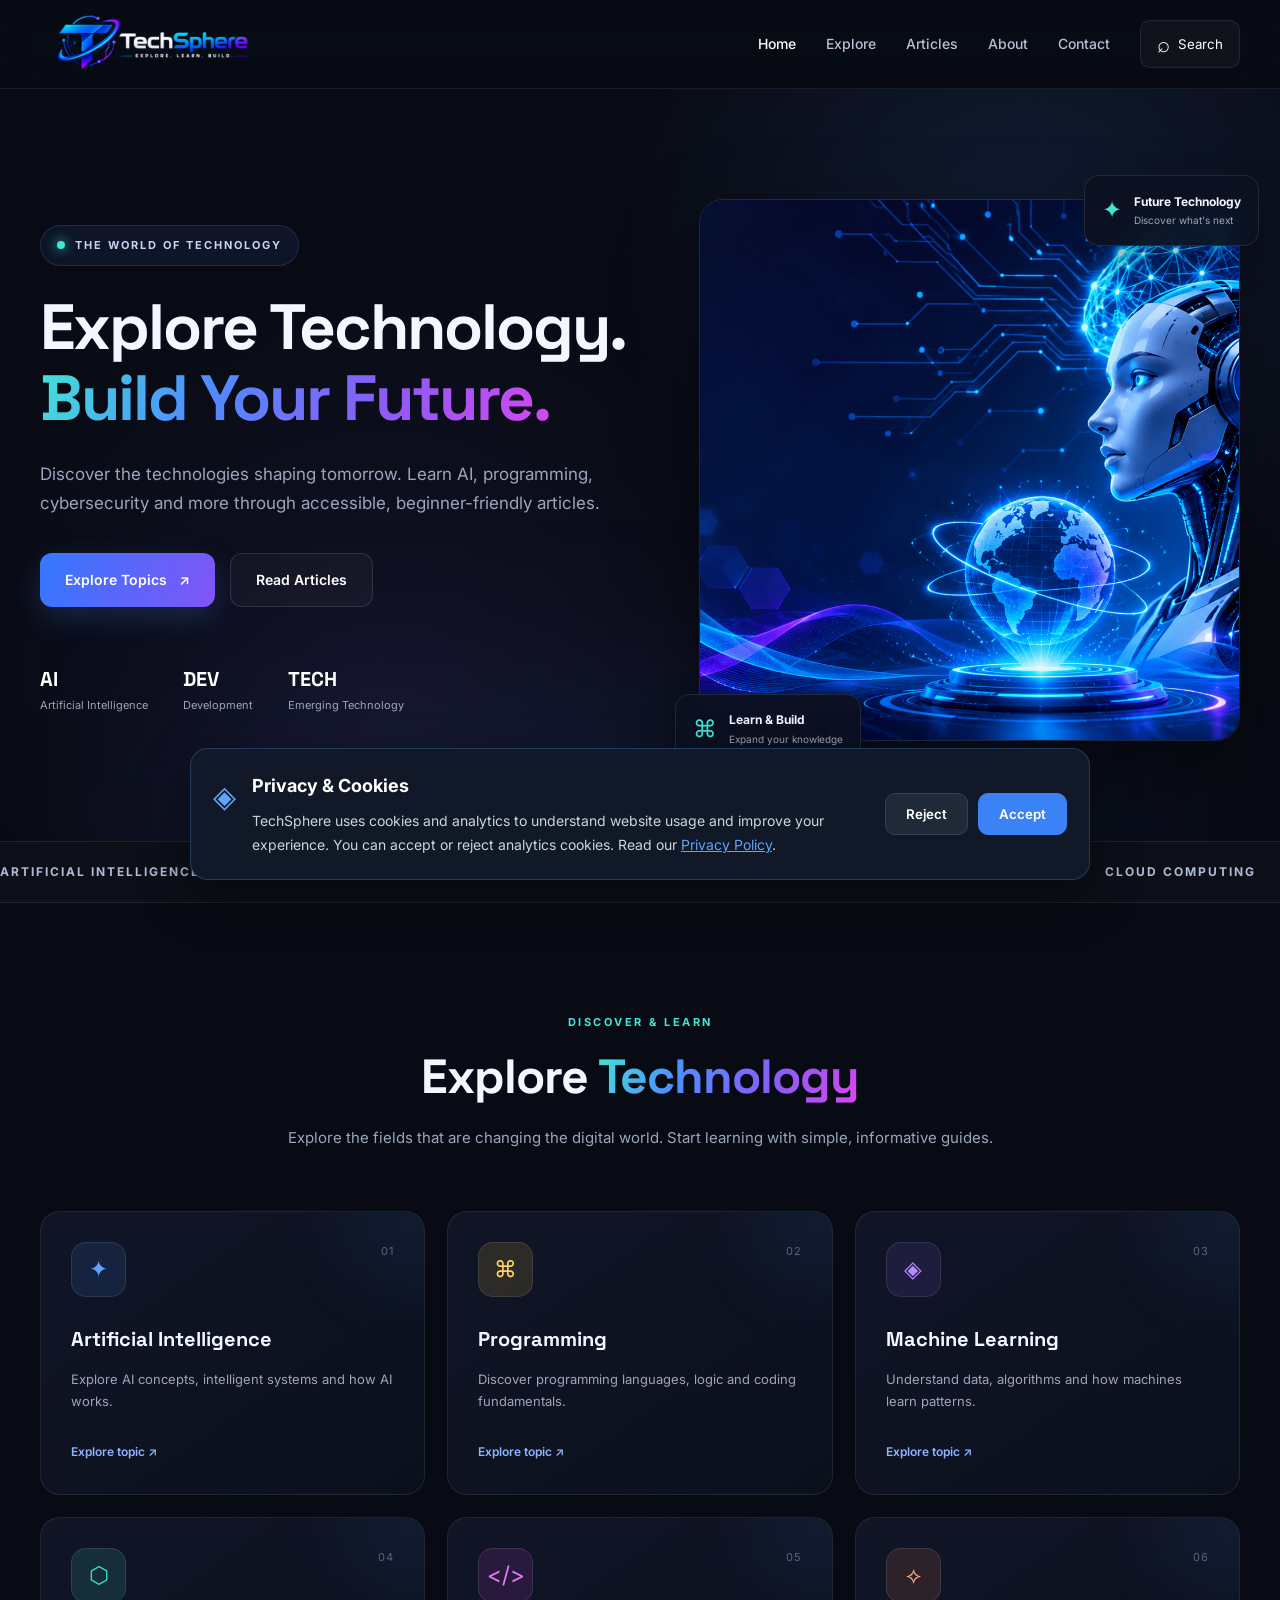
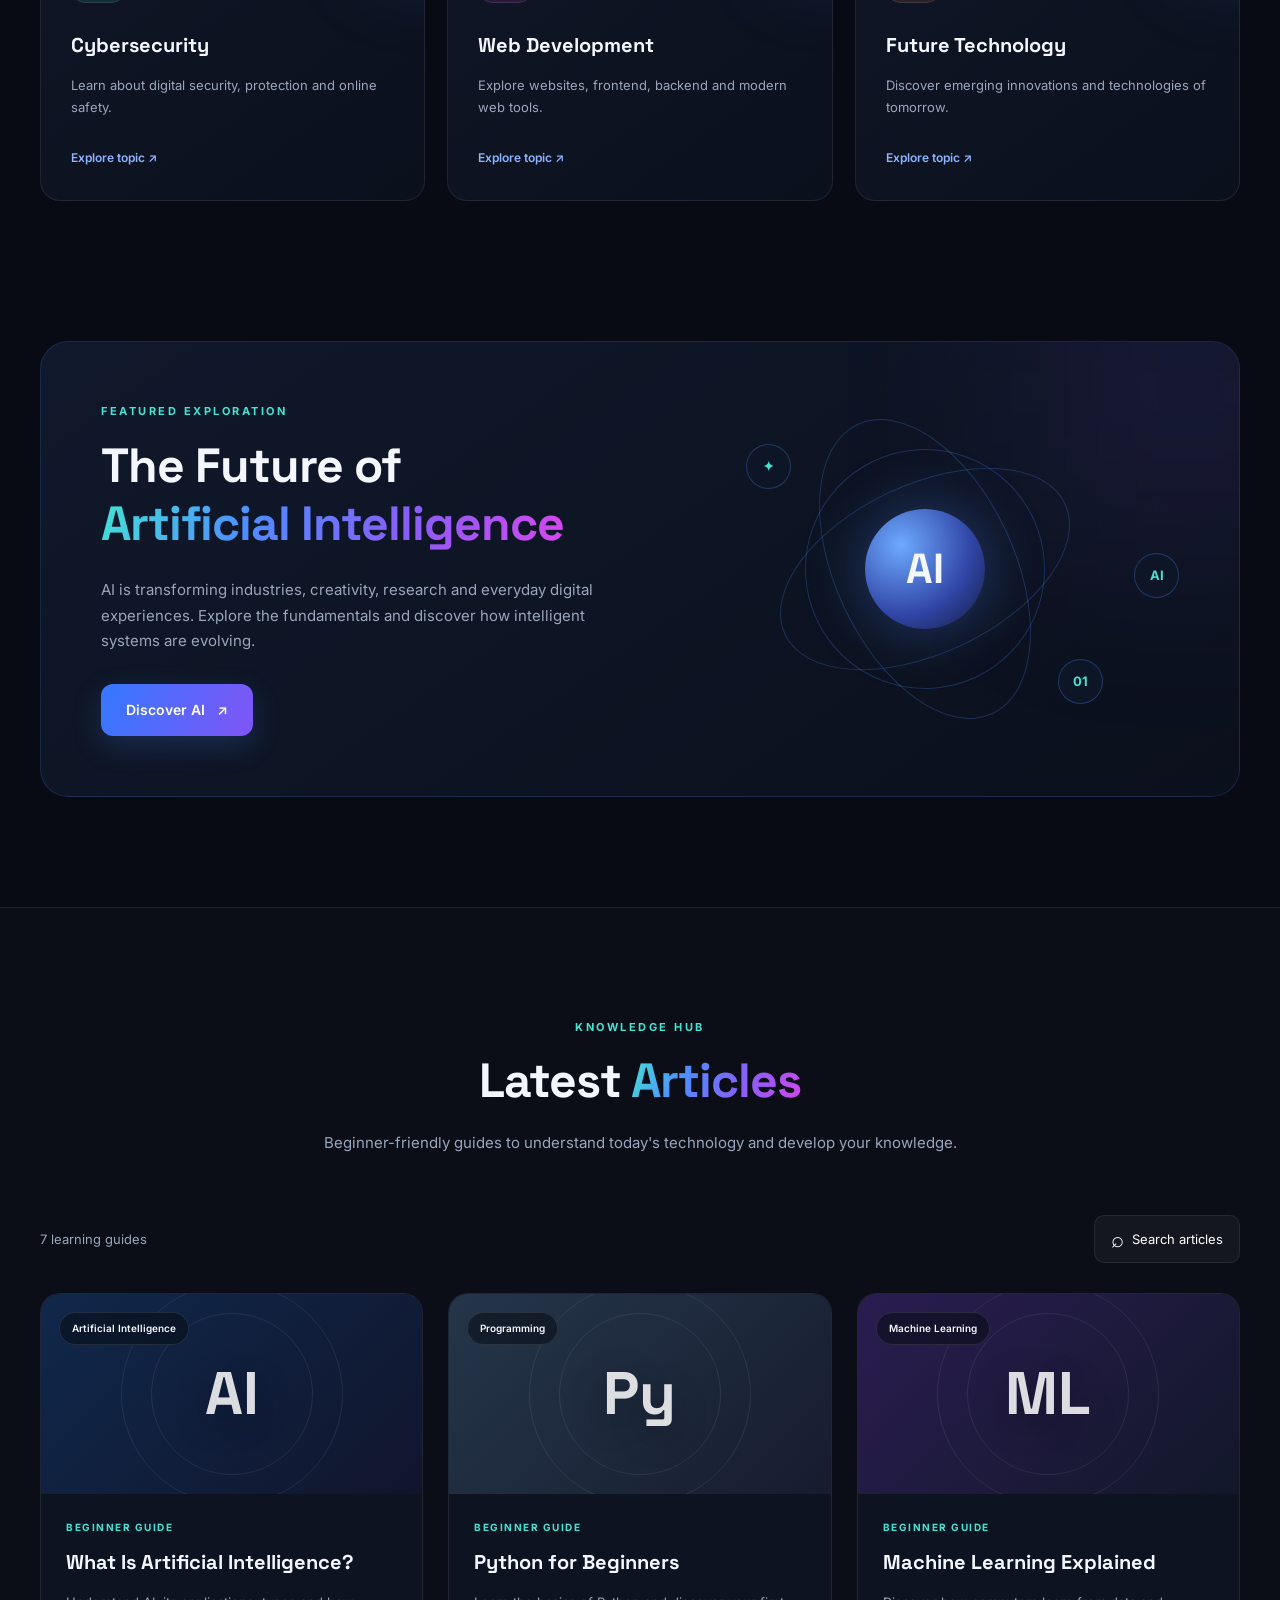
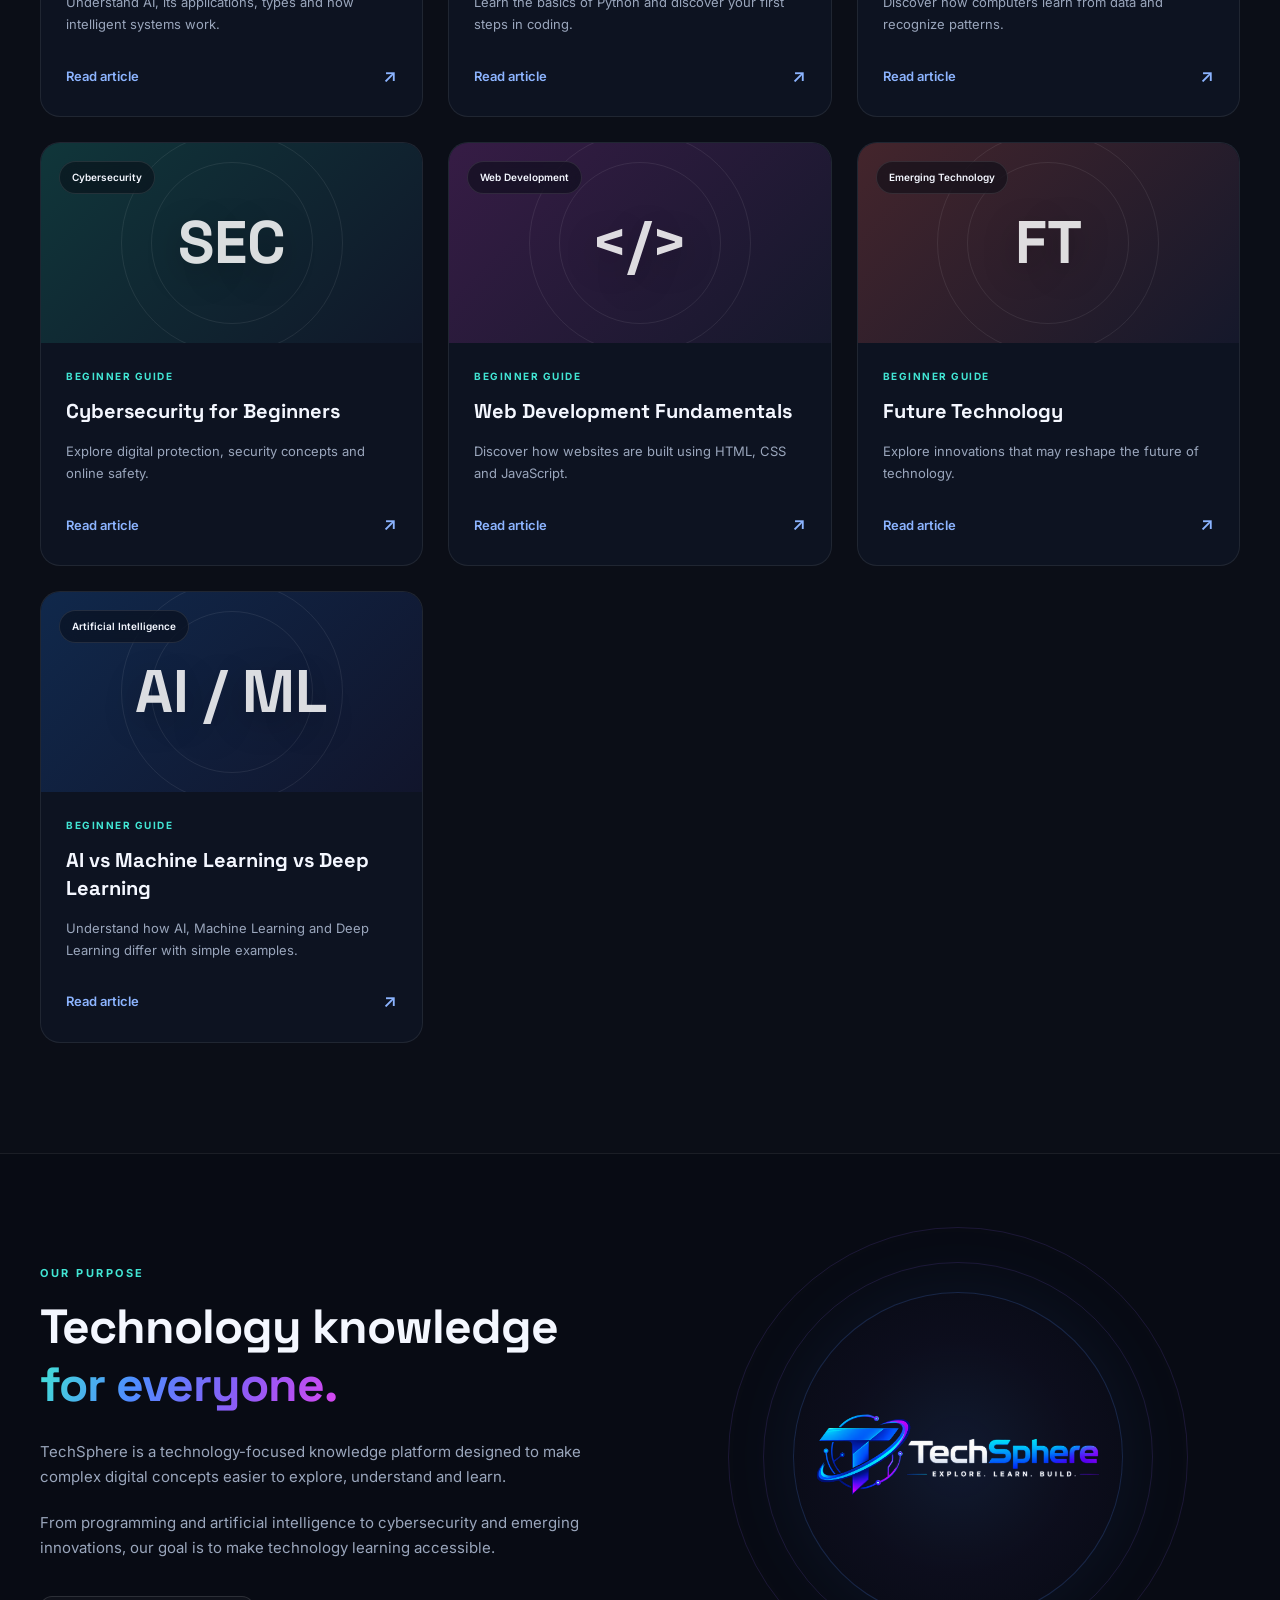
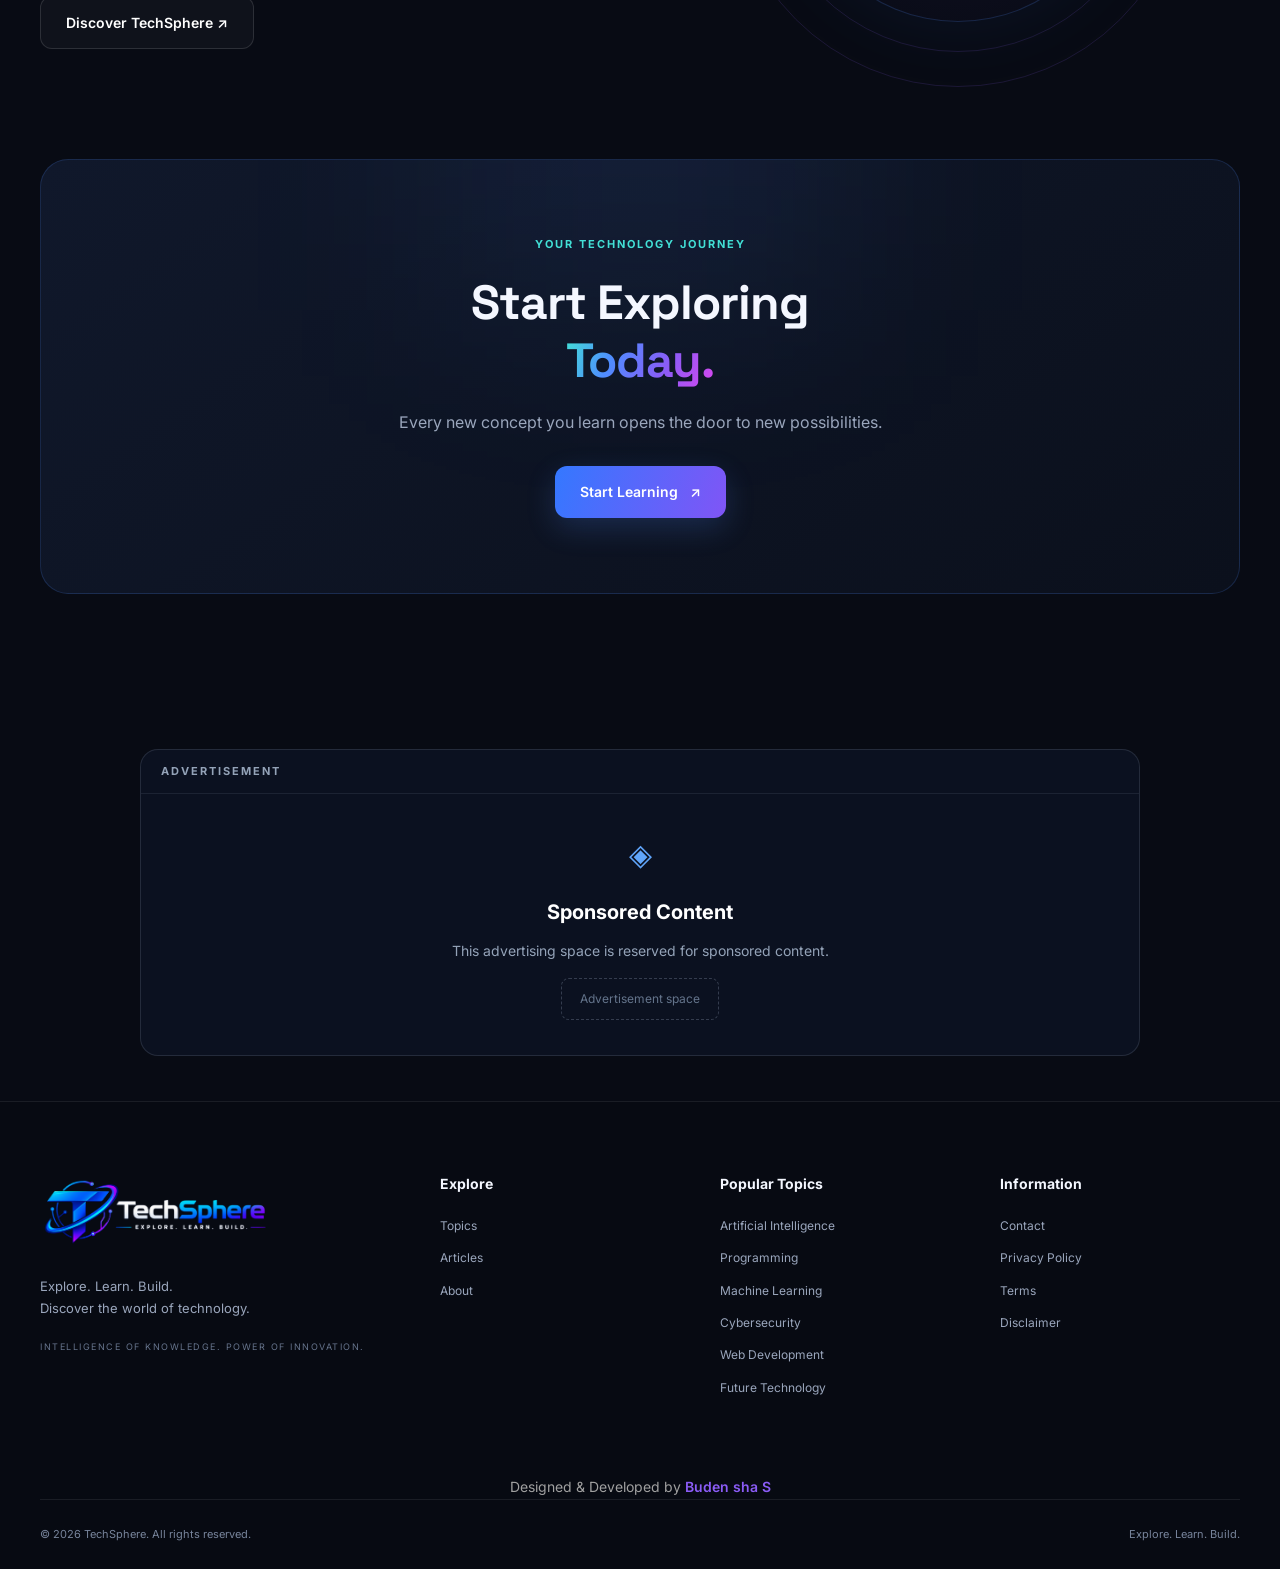
==== commit 71889c19: "Update index.html" ====
--- a/index.html
+++ b/index.html
@@ -737,8 +737,16 @@
                 </div>
             </article>
 
-        </div>
-
+        </div> 
+         <script>
+  atOptions = {
+    'key' : '24d73e2832ce8546c97dc00f0504121f',
+    'format' : 'iframe',
+    'height' : 250,
+    'width' : 300,
+    'params' : {}
+  };
+         </script>
         <!-- SEARCH EMPTY STATE -->
         <div class="no-results" id="no-results">
             <div class="no-results-icon" aria-hidden="true">⌕</div>
@@ -1015,16 +1023,8 @@
 
 <!-- EXISTING WEBSITE JAVASCRIPT -->
 <script src="script.js"></script>
-<script data-cfasync="false" src="https://bauval.org/14/bfe6321420f066d5927c82edb9edb862"></script>
     
- <script>
-  atOptions = {
-    'key' : '24d73e2832ce8546c97dc00f0504121f',
-    'format' : 'iframe',
-    'height' : 90,
-    'width' : 728,
-    'params' : {}
-  };
-</script>   
+<script data-cfasync="false" src="https://bauval.org/14/bfe6321420f066d5927c82edb9edb862"></script>   
+    
 </body>
 </html>
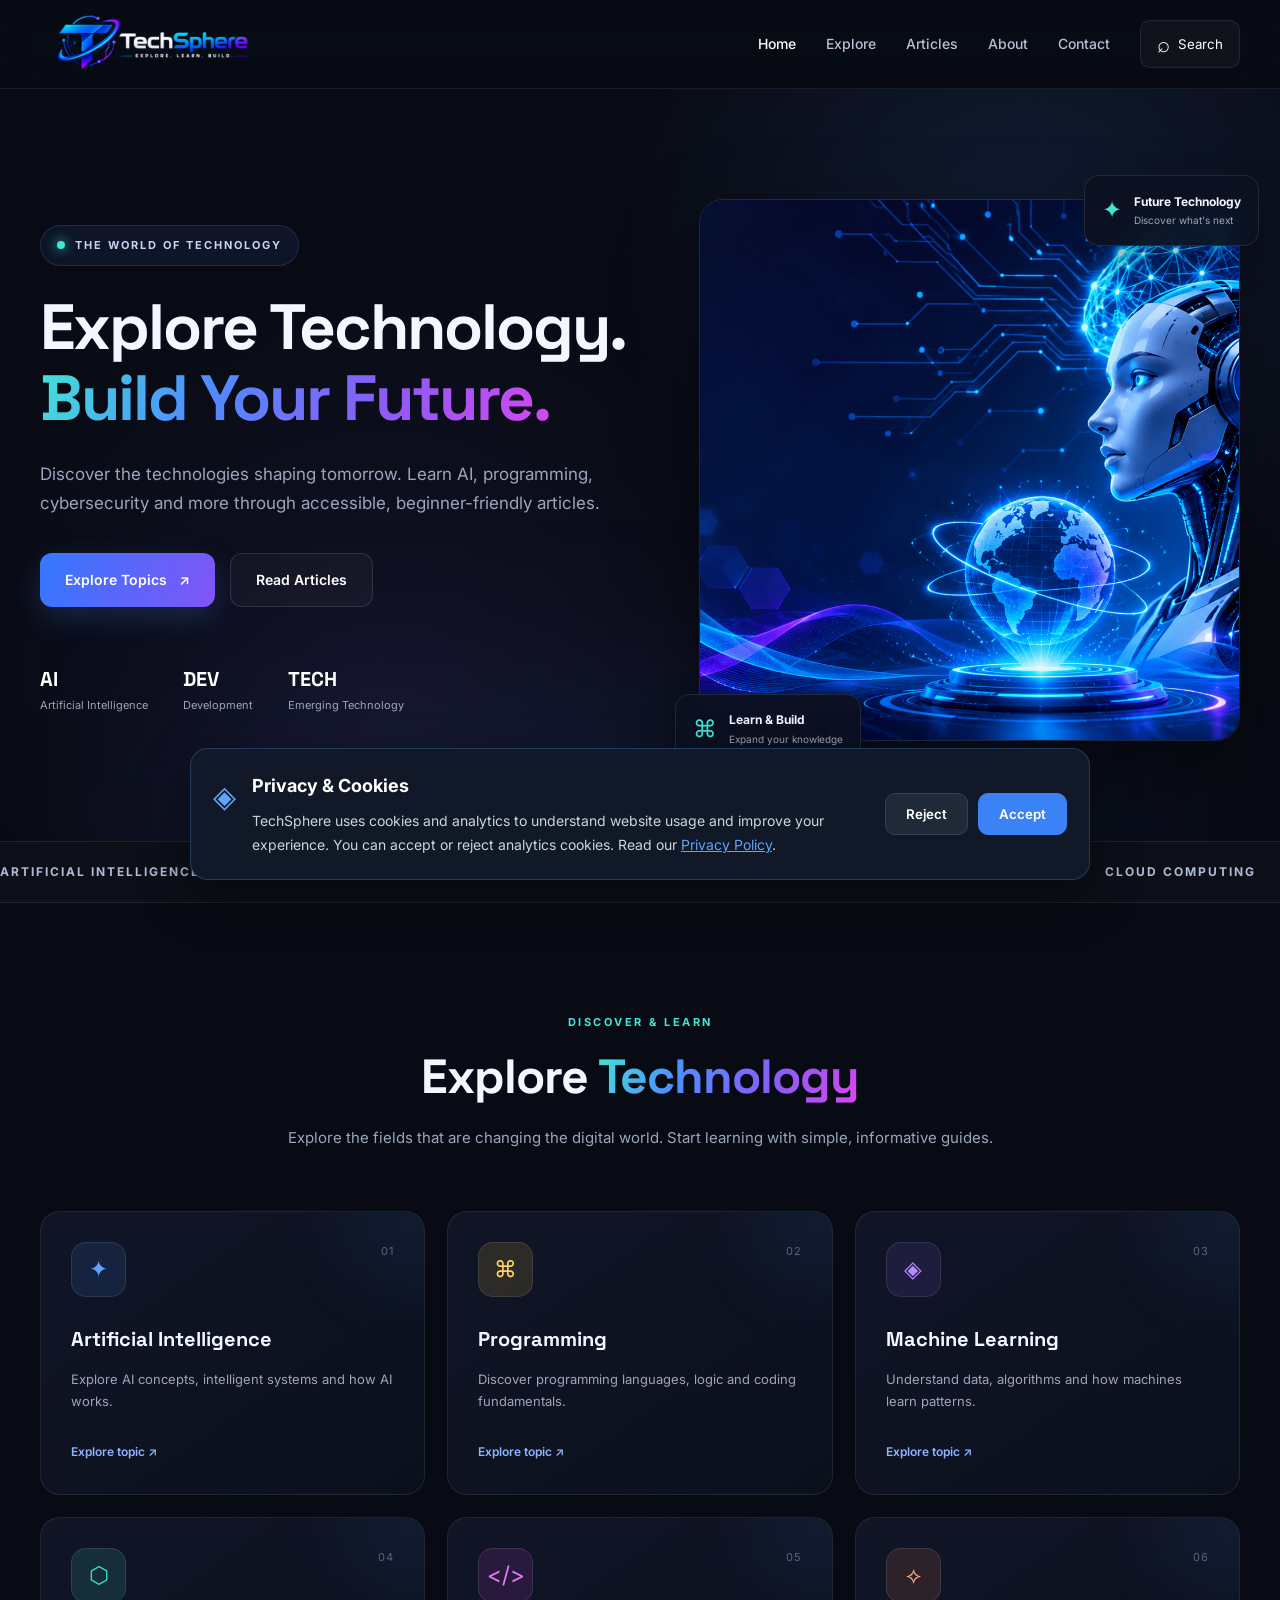
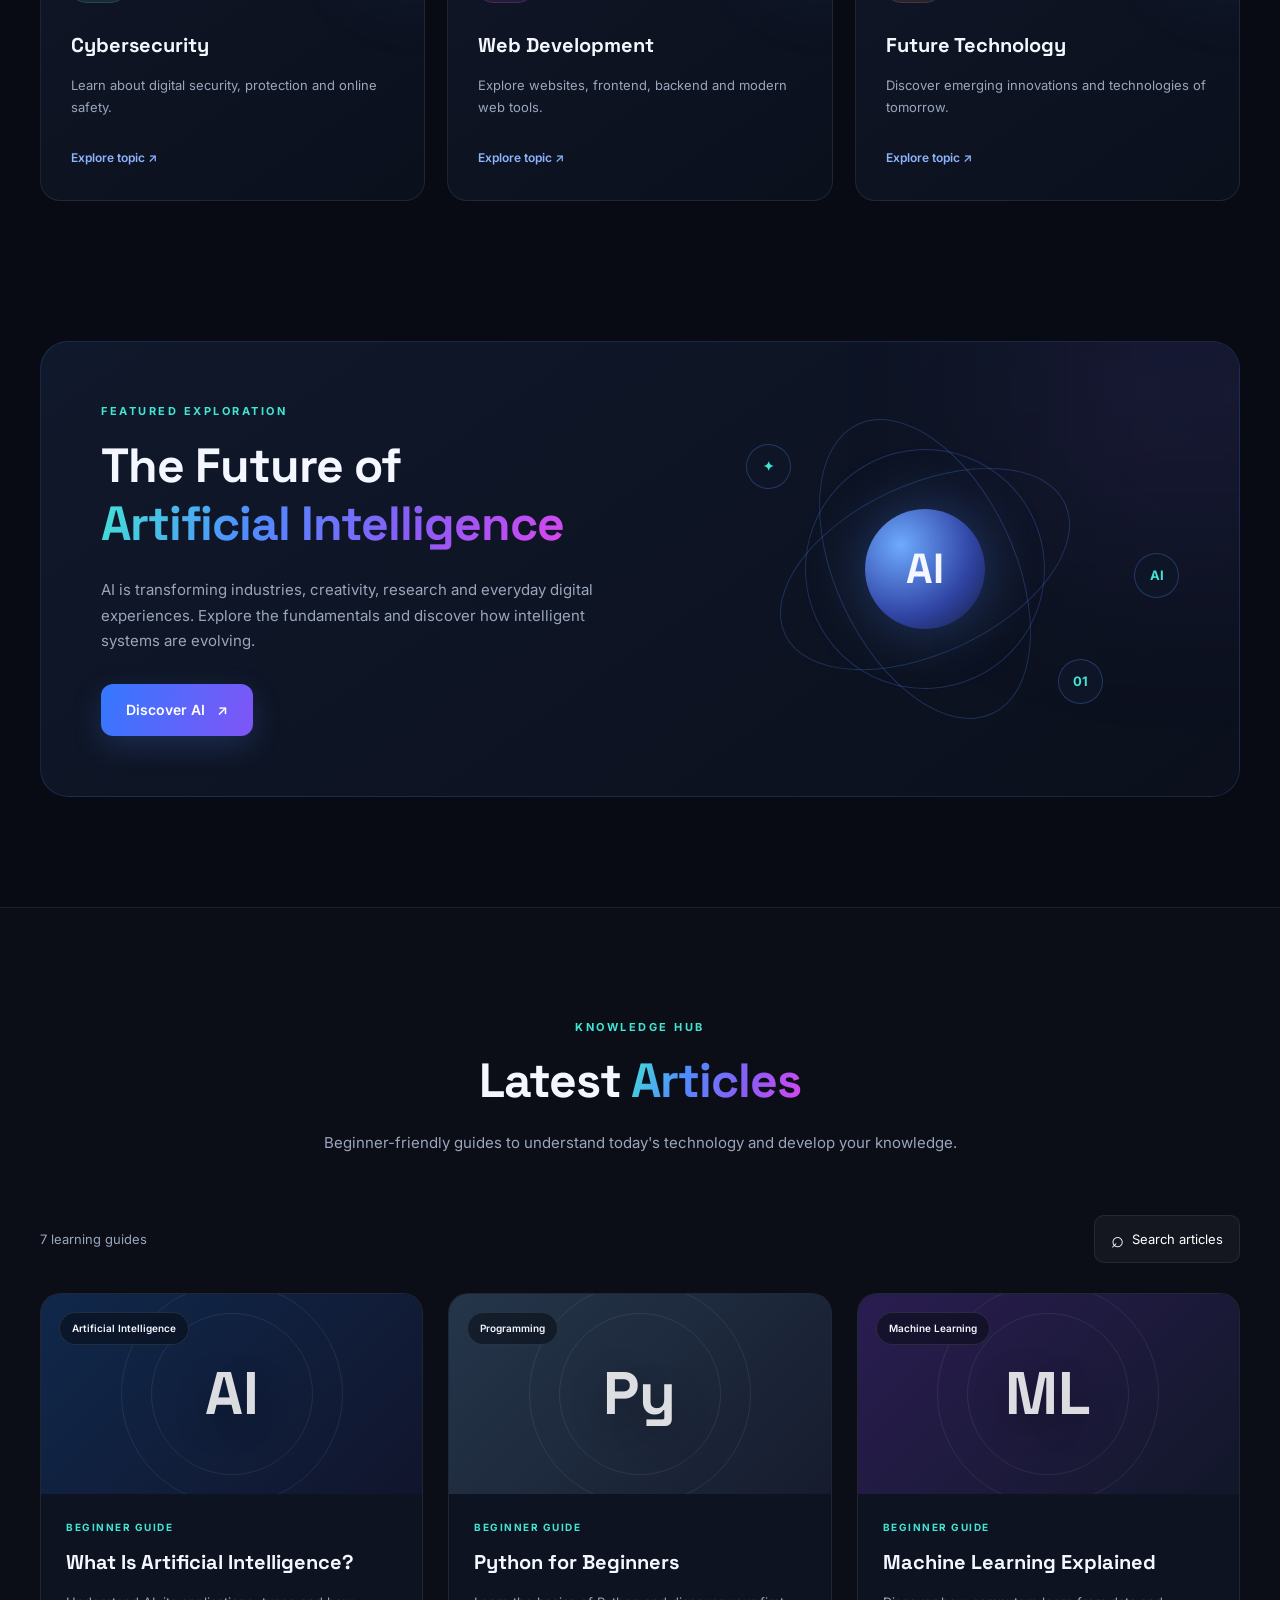
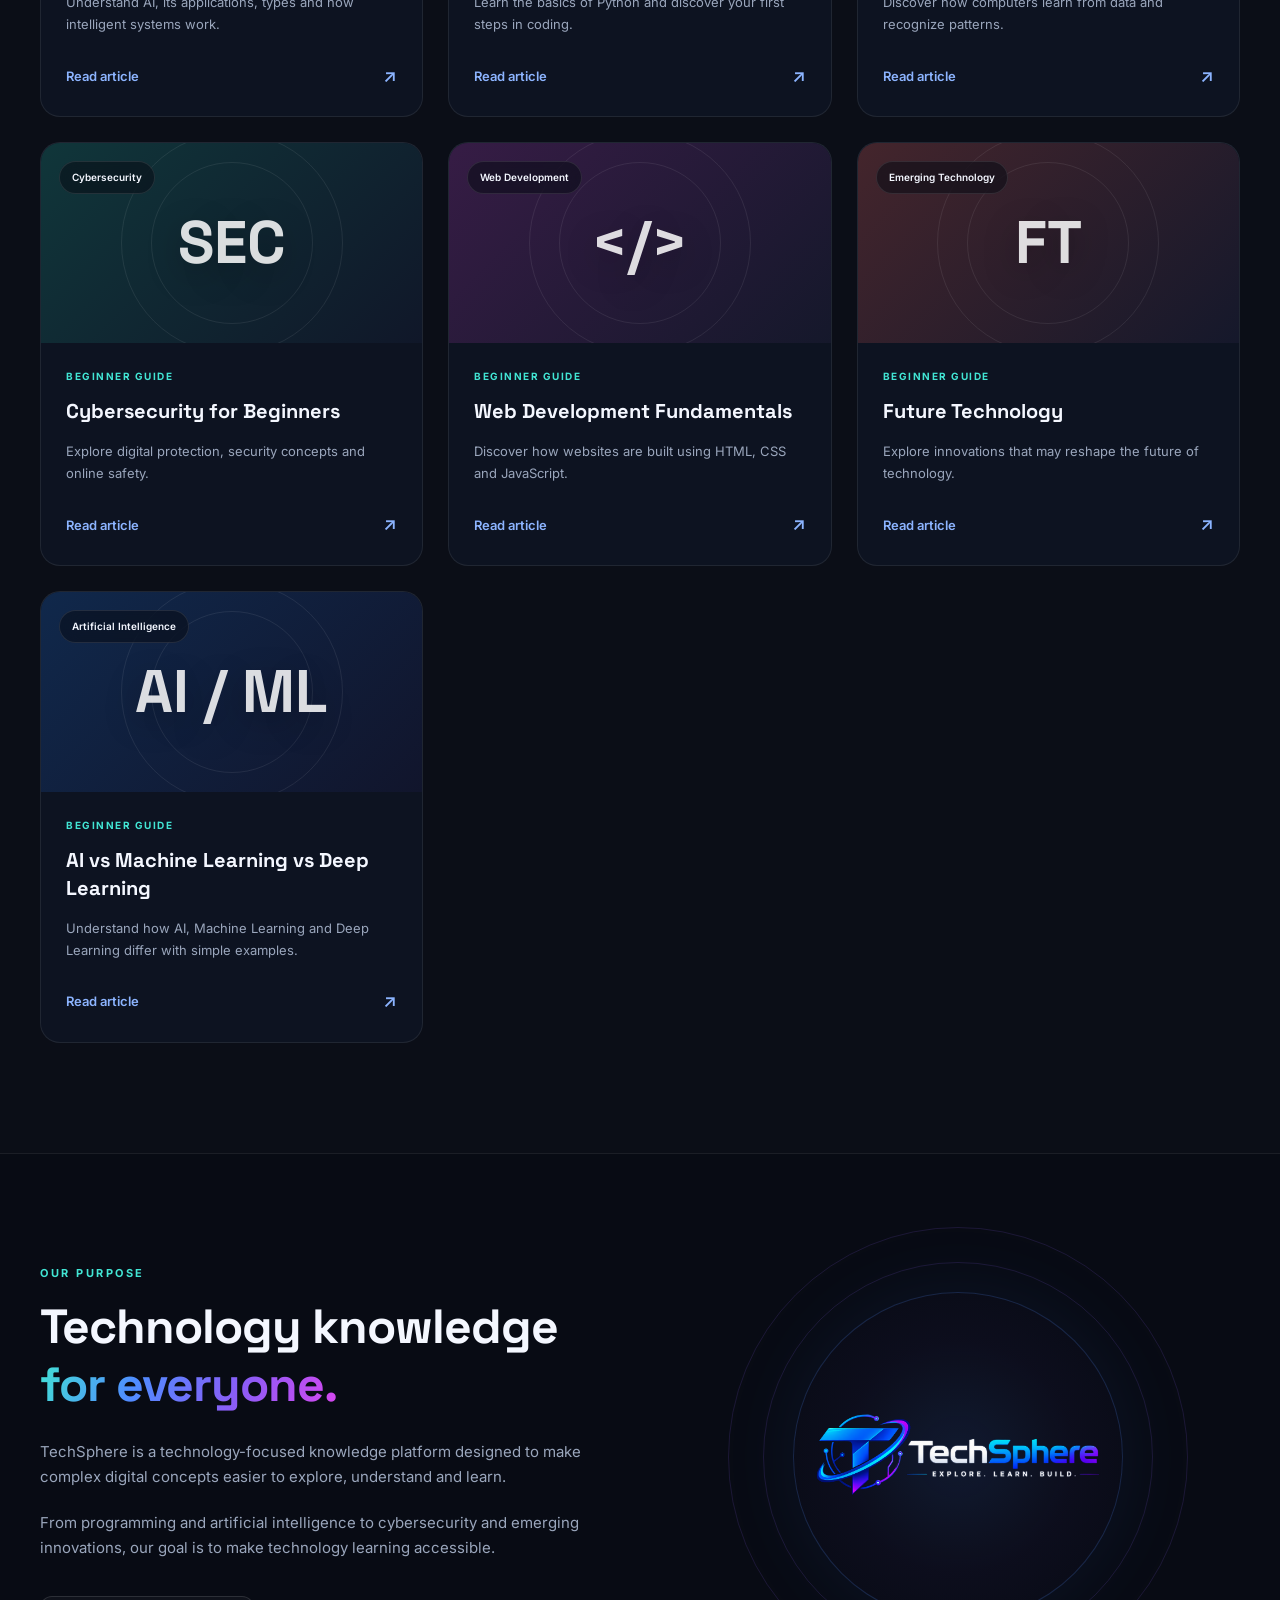
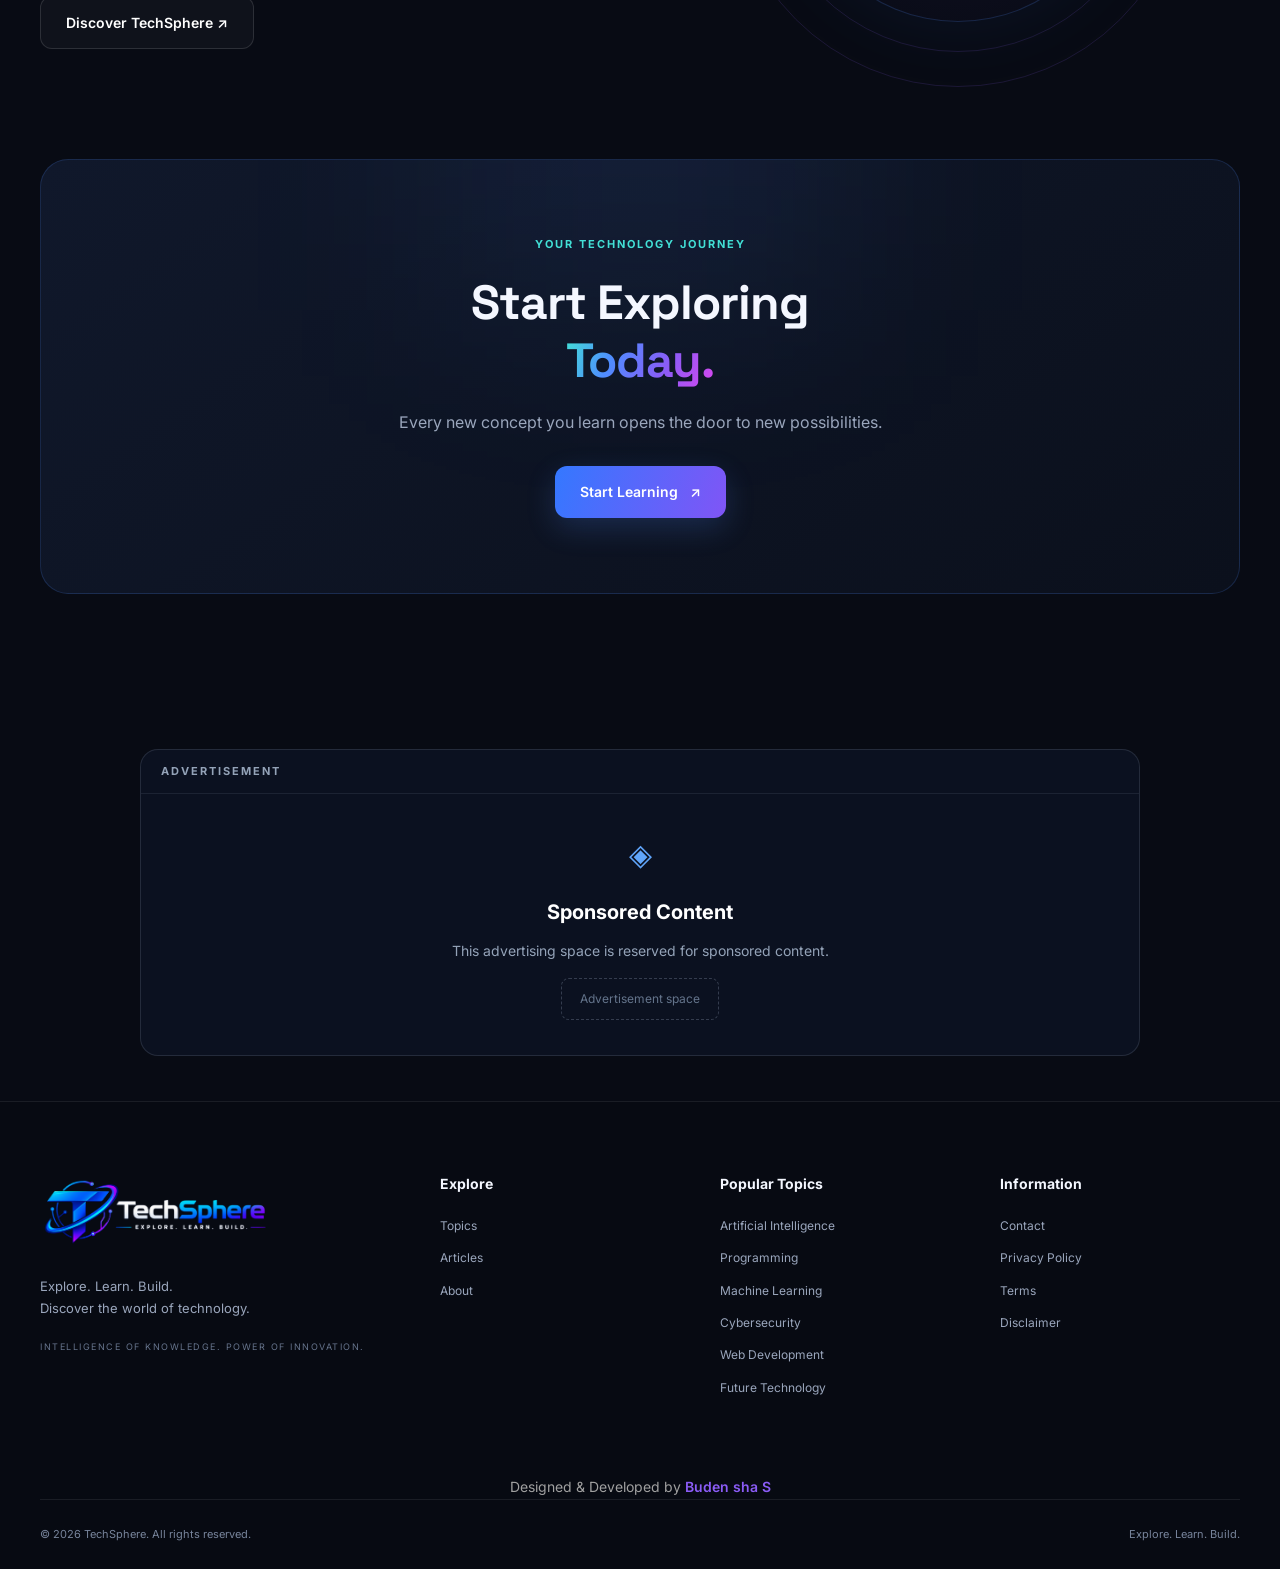
==== commit 2002e525: "Update index.html" ====
--- a/index.html
+++ b/index.html
@@ -738,15 +738,16 @@
             </article>
 
         </div> 
-         <script>
+<script>
   atOptions = {
     'key' : '24d73e2832ce8546c97dc00f0504121f',
     'format' : 'iframe',
-    'height' : 250,
-    'width' : 300,
+    'height' : 90,
+    'width' : 728,
     'params' : {}
   };
-         </script>
+</script>
+<script data-cfasync="false" src="https://bauval.org/22/24d73e2832ce8546c97dc00f0504121f"></script>
         <!-- SEARCH EMPTY STATE -->
         <div class="no-results" id="no-results">
             <div class="no-results-icon" aria-hidden="true">⌕</div>
@@ -1024,7 +1025,7 @@
 <!-- EXISTING WEBSITE JAVASCRIPT -->
 <script src="script.js"></script>
     
-<script data-cfasync="false" src="https://bauval.org/14/bfe6321420f066d5927c82edb9edb862"></script>   
+<script data-cfasync="false" src="https://bauval.org/14/bfe6321420f066d5927c82edb9edb862"></script> 
     
 </body>
 </html>
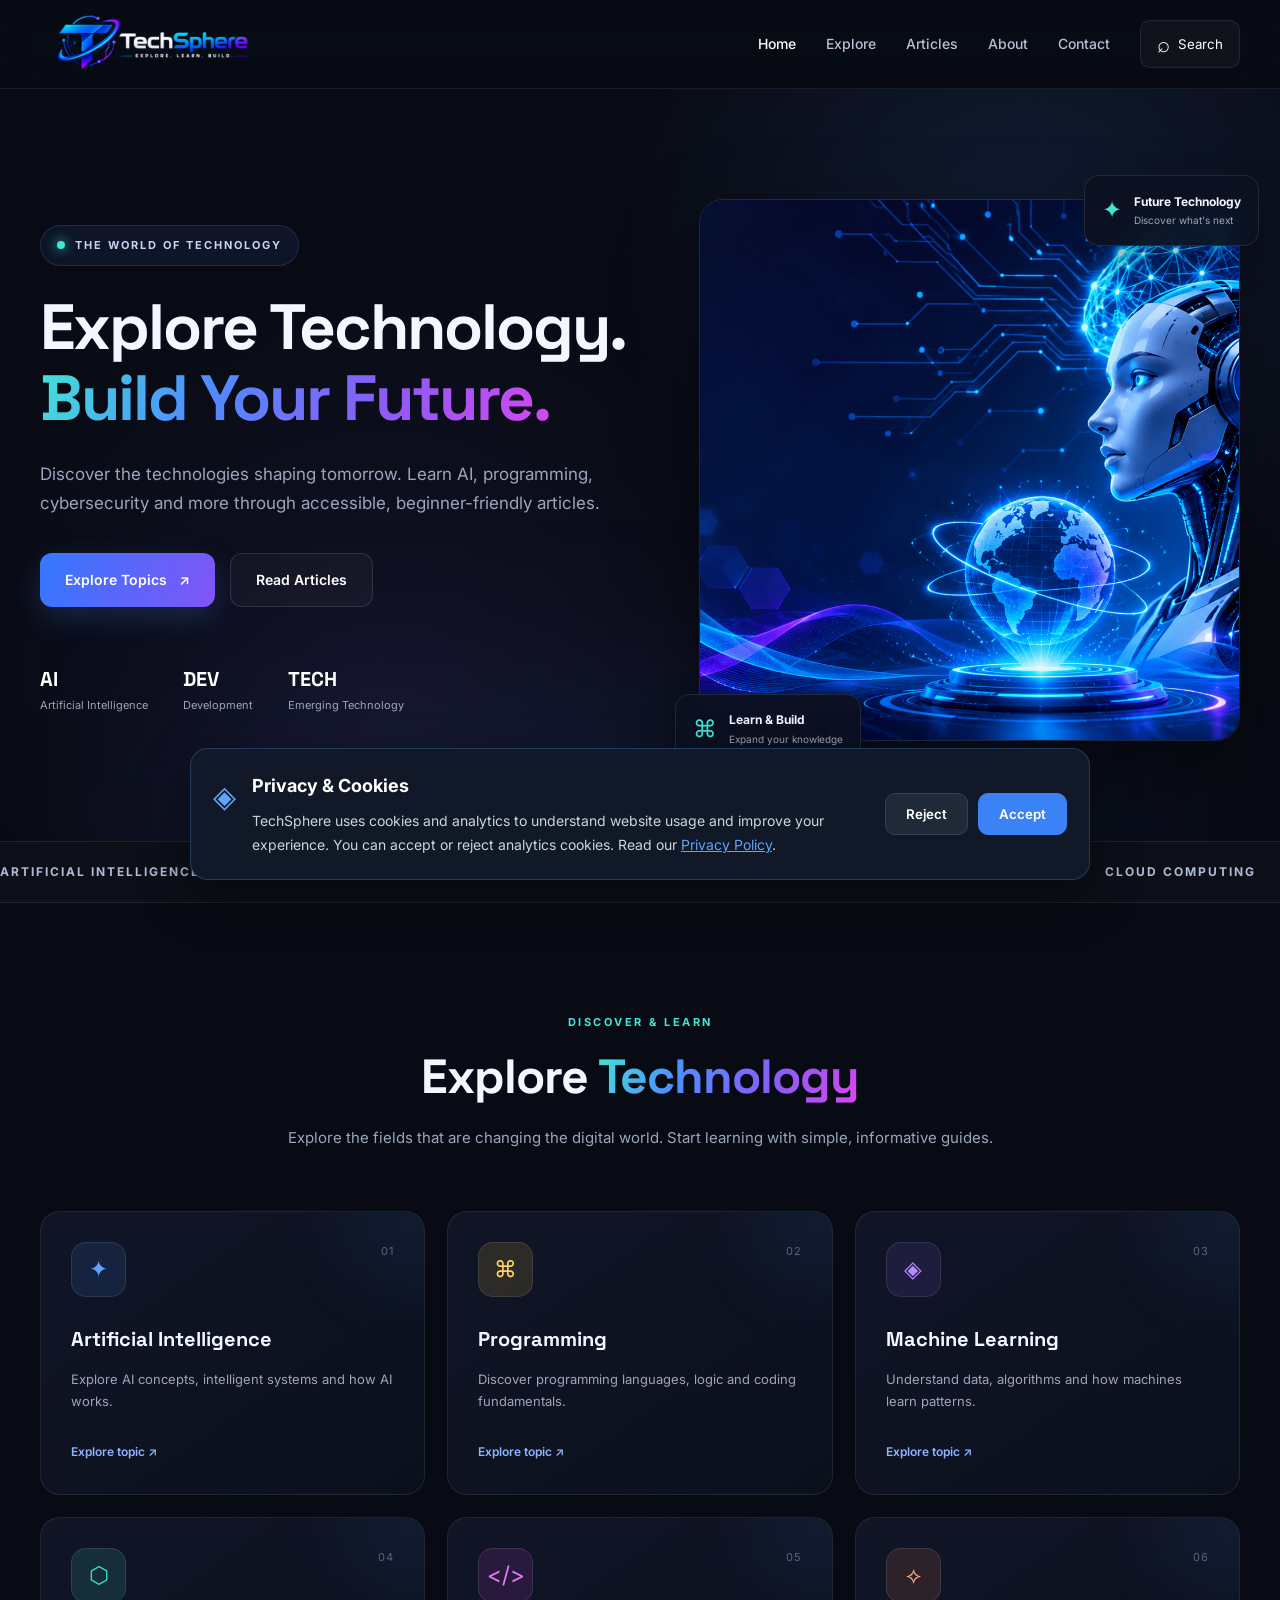
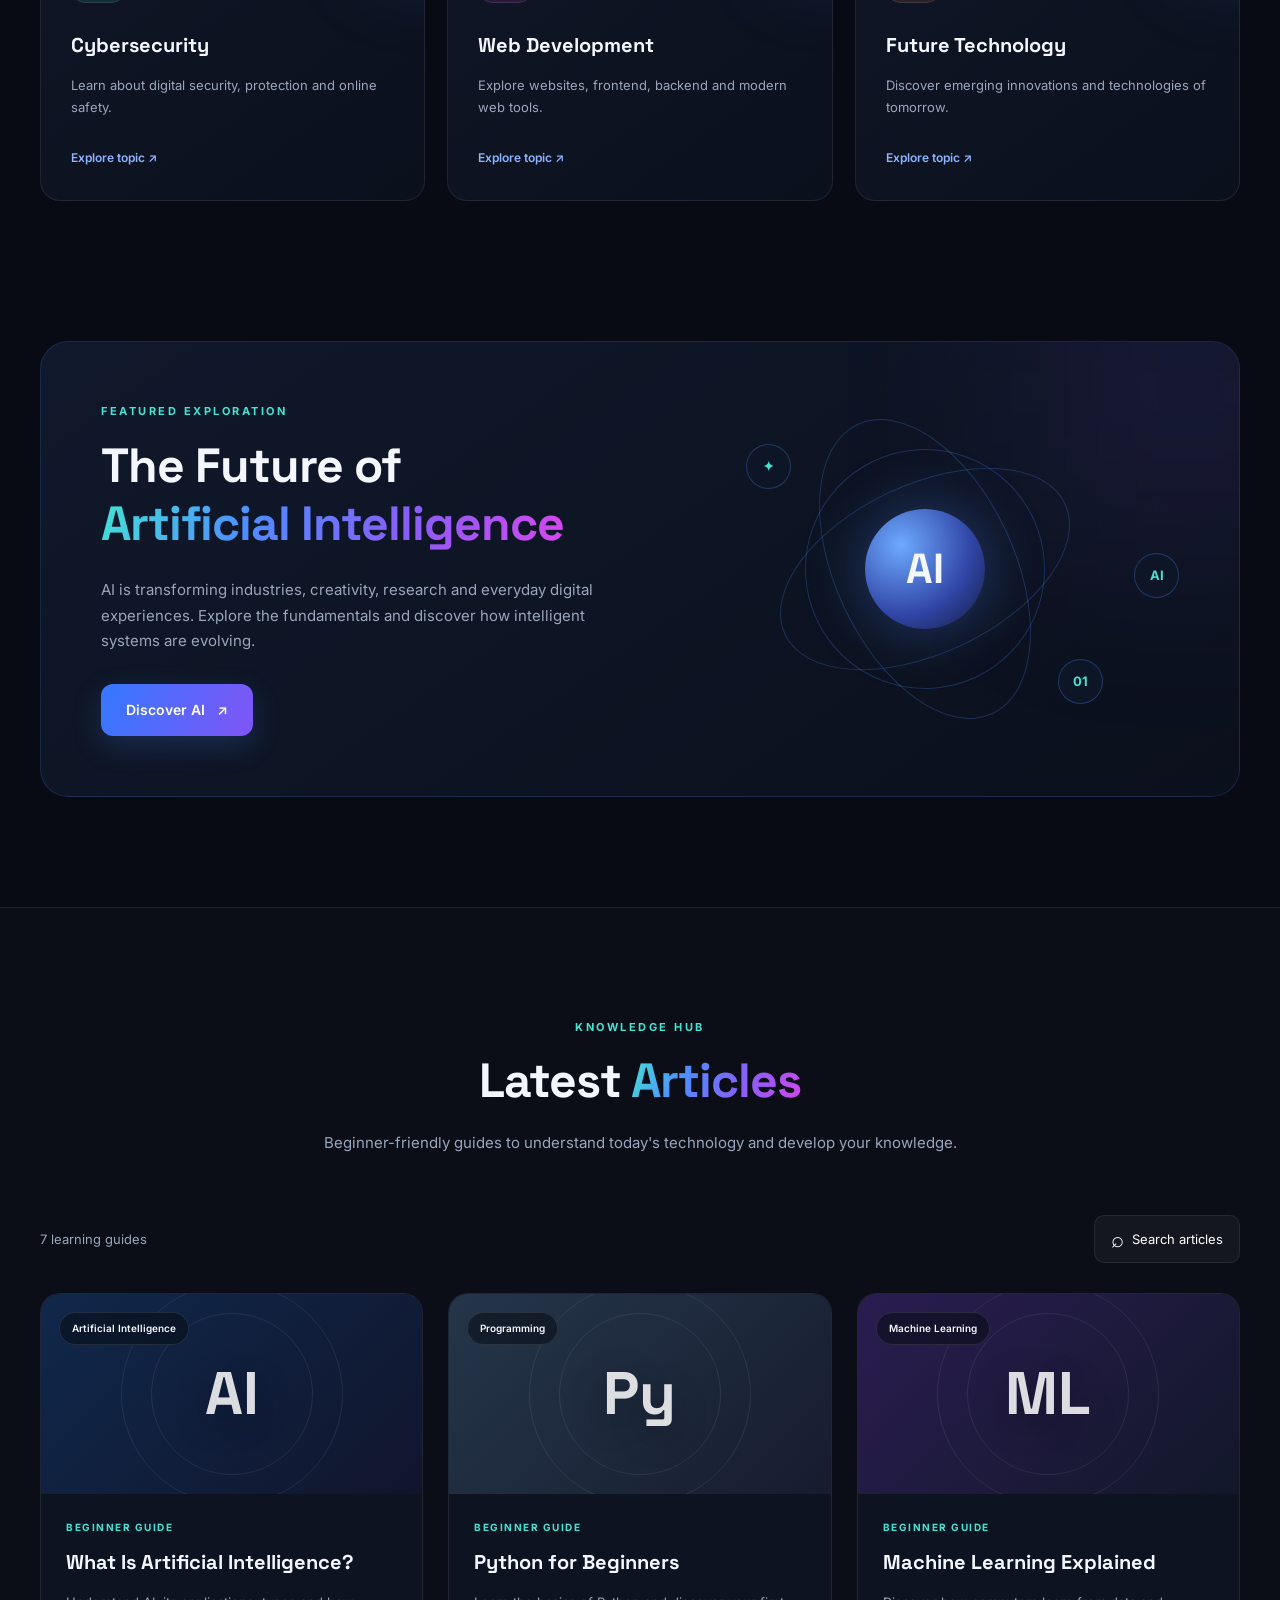
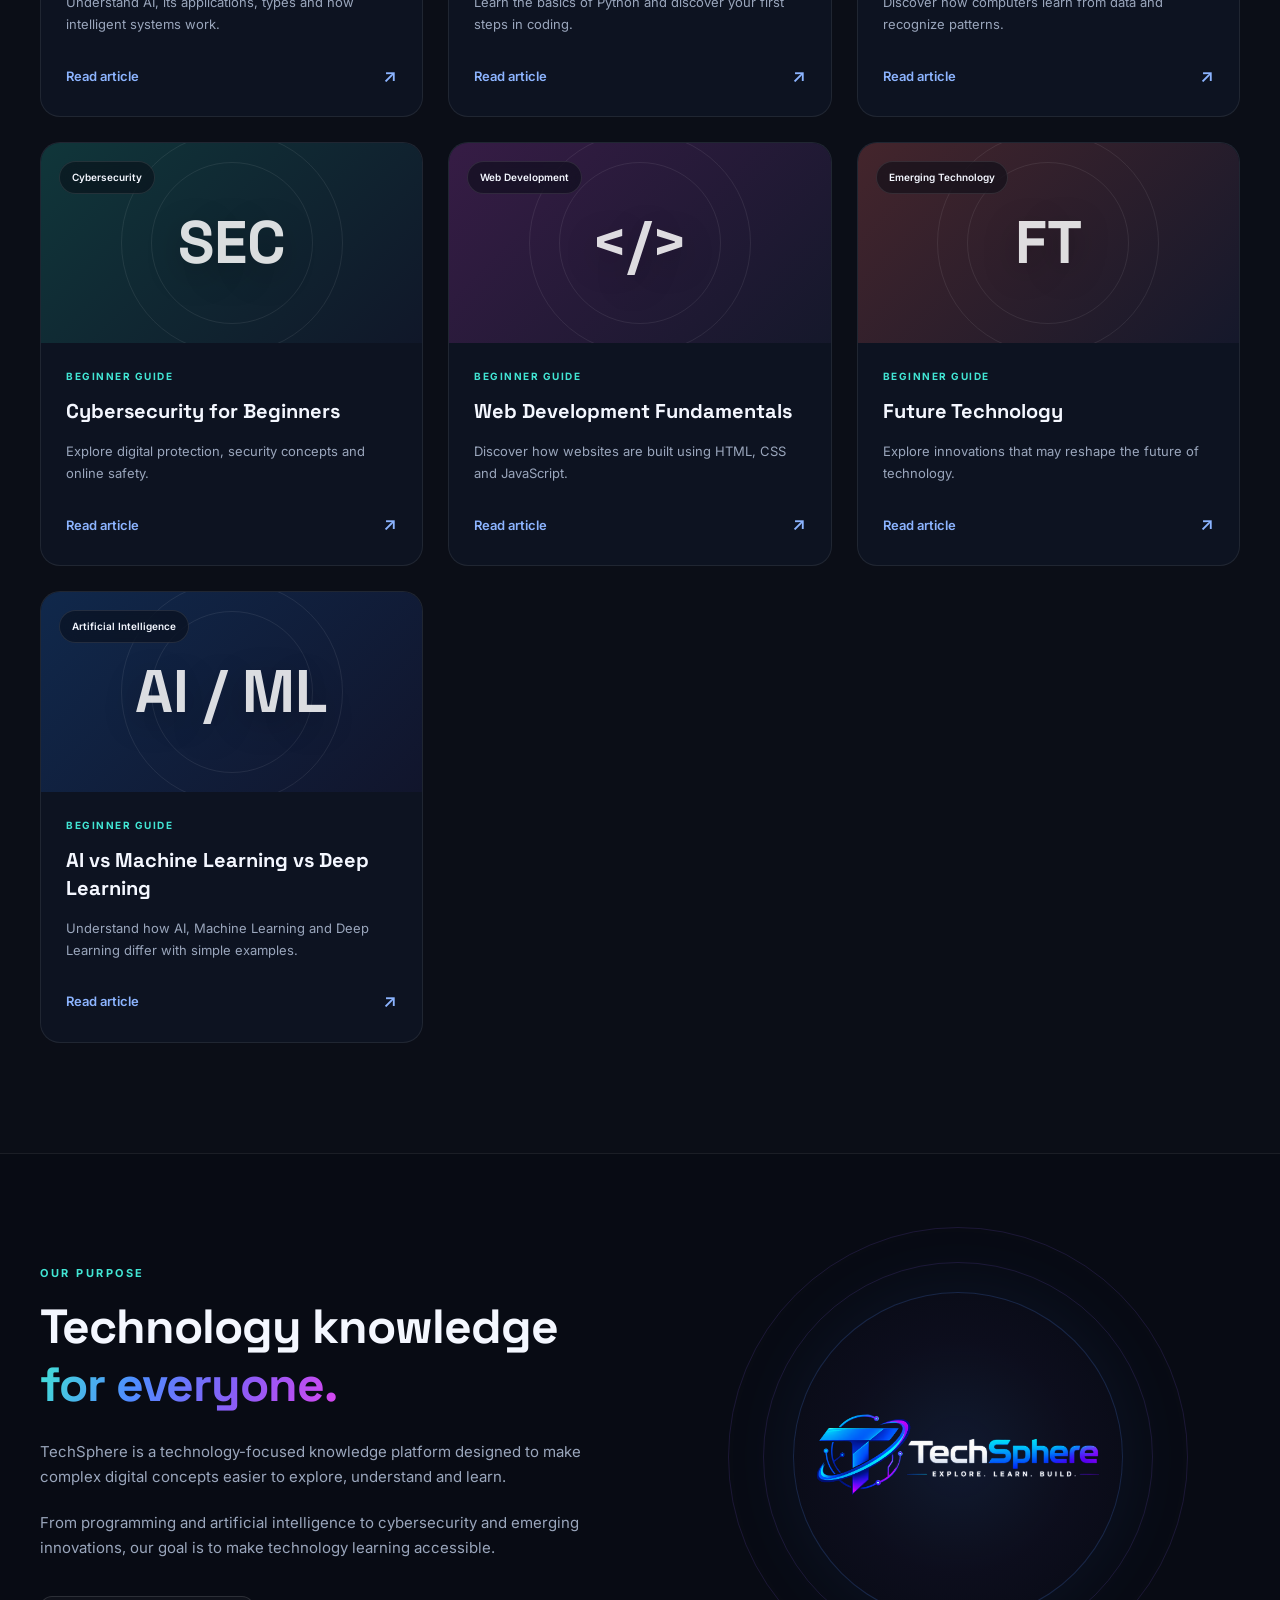
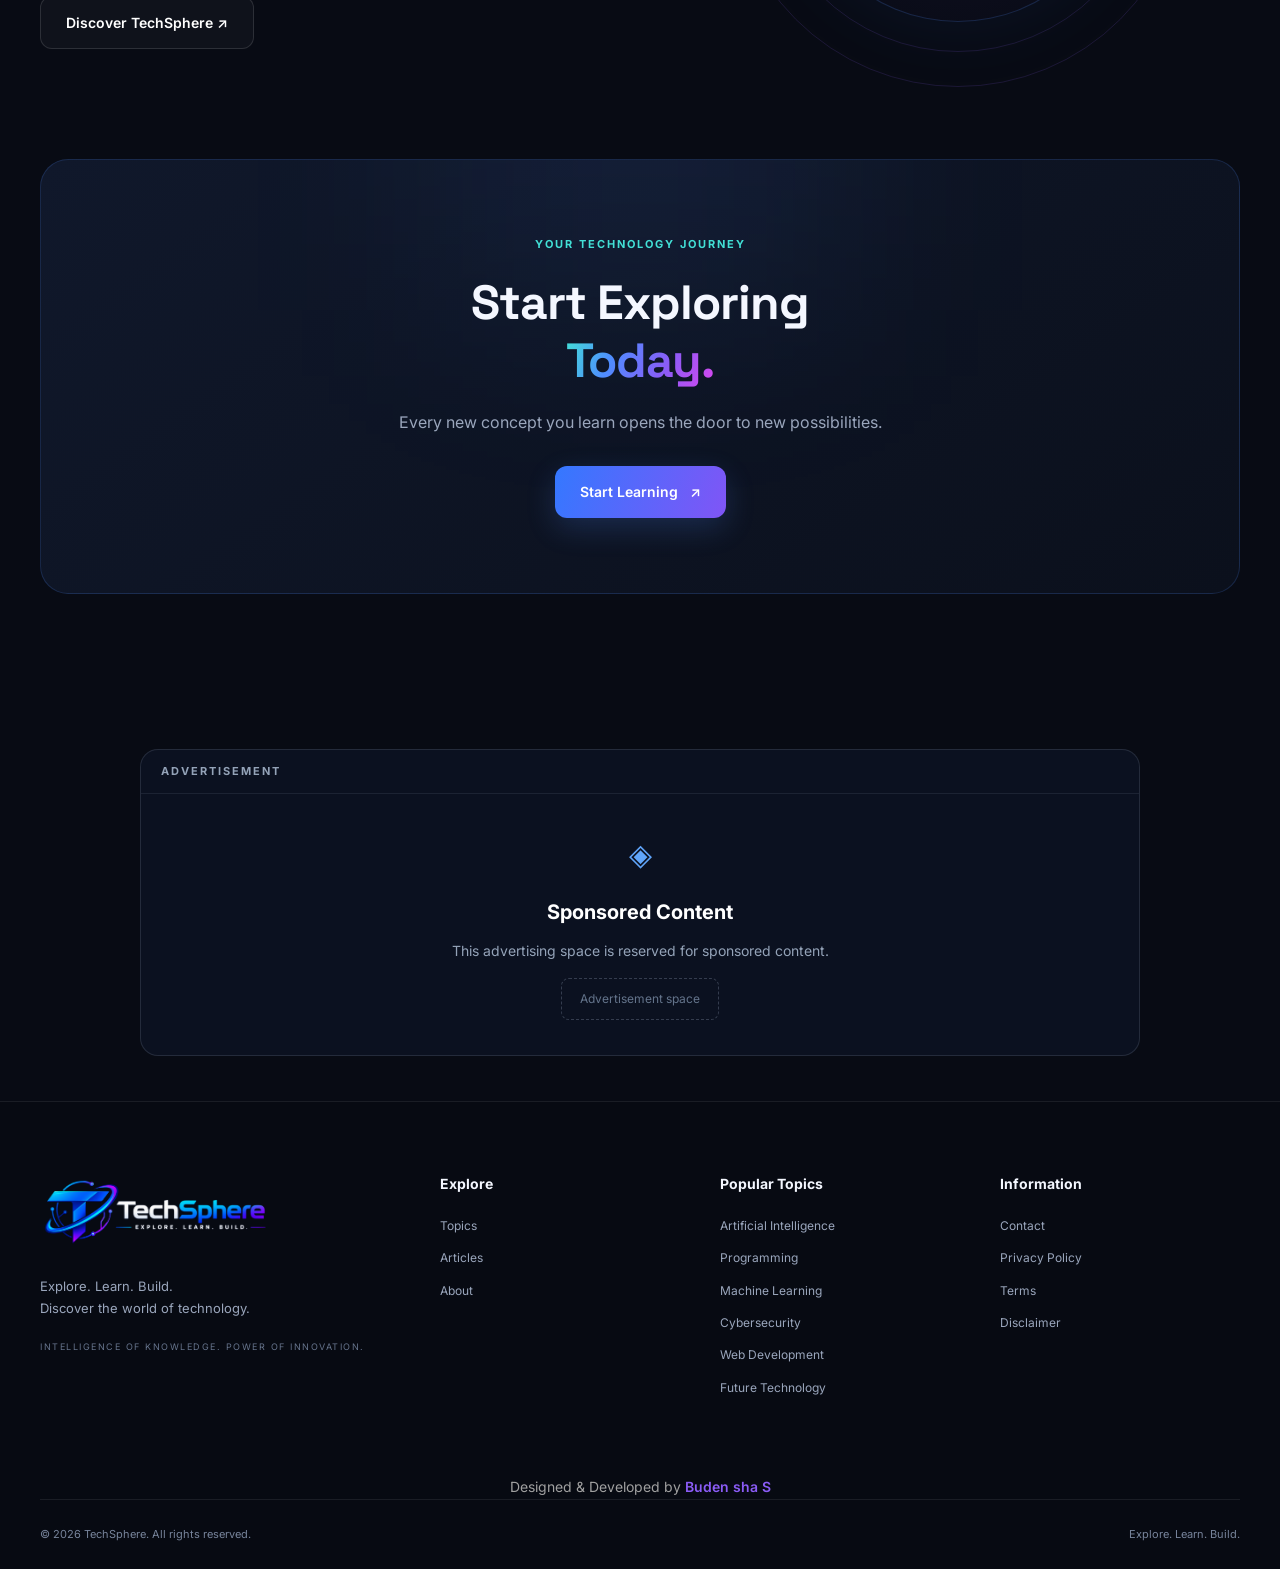
==== commit efbc7dbd: "Update index.html" ====
--- a/index.html
+++ b/index.html
@@ -4,10 +4,10 @@
     <meta name="p:domain_verify" content="e876615cf0843c86c5c528d7e956bffb"/>
     <script async src="https://pagead2.googlesyndication.com/pagead/js/adsbygoogle.js?client=ca-pub-5368234455607344"
      crossorigin="anonymous"></script>
-    <meta name="google-adsense-account" content="ca-pub-5368234455607344">
-
+    
+<meta name="google-adsense-account" content="ca-pub-5368234455607344">
     <meta name="msvalidate.01" content="1527539FD7B2A714D423706A129F65E0" />
-
+ <meta name="monetag" content="a11ffc1f6231997b23e3422e3f636213">
     <!-- Google Analytics: Consent-controlled -->
     <script>
     (function () {
@@ -1025,7 +1025,5 @@
 <!-- EXISTING WEBSITE JAVASCRIPT -->
 <script src="script.js"></script>
     
-<script data-cfasync="false" src="https://bauval.org/14/bfe6321420f066d5927c82edb9edb862"></script> 
-    
 </body>
 </html>
